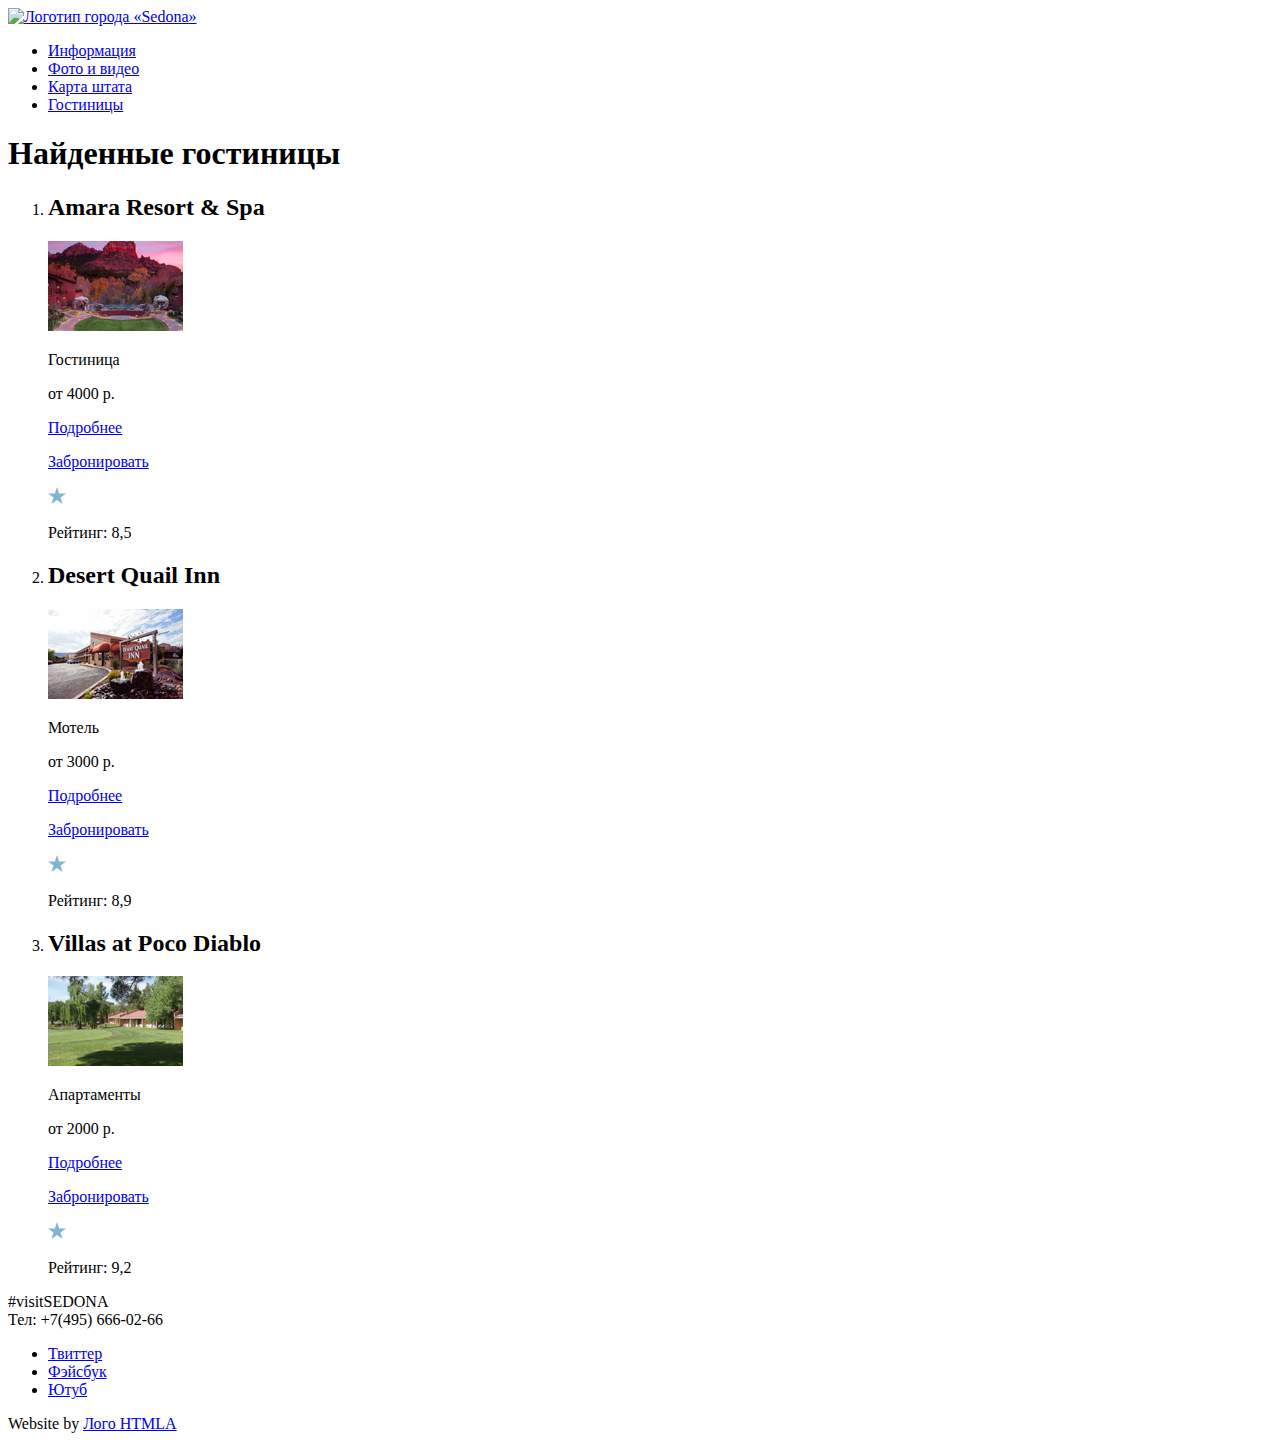
==== catalog.html @ 6e9e079c "графика" ====
<!DOCTYPE html>
<html lang="ru">
  <head>
    <meta charset="utf-8">
    <title>HTML Academy: Седона</title>
  </head>
  <body>
     <header>
        <nav>
          <a href="index.html">
          <img src="img/index-logo.svg" width="140" height="71" alt=
            "Логотип города «Sedona»">
          </a>
          <ul>
            <li><a href="info.html">Информация</a></li>
            <li><a href="foto.html">Фото и видео</a></li>
            <li><a href="map.html">Карта штата</a></li>
            <li><a href="hotels.html">Гостиницы</a></li>
          </ul>
         </nav>
      </header>
      <main>

        <h1>Найденные гостиницы</h1>
         <ol>
           <li>
             <h2>Amara Resort & Spa</h2>
             <img src="img/hotel-picture-1.jpg" width="135" height="90" alt=
              "Изображение отеля">
              <p>Гостиница</p>
              <p>от 4000 р.</p>
              <p><a href="#">Подробнее</a></p>
              <p><a href="#">Забронировать</a></p>
              <p>
                <img src="img/star.svg" width="18" height="17" alt="Звезда"
                <img src="img/star.svg" width="18" height="17" alt="Звезда"
                <img src="img/star.svg" width="18" height="17" alt="Звезда"
                <img src="img/star.svg" width="18" height="17" alt="Звезда"
              </p>
              <p>Рейтинг: 8,5</p>
            </li>
            <li>
              <h2>Desert Quail Inn</h2>
              <img src="img/hotel-picture-2.jpg" width="135" height="90" alt=
               "Изображение отеля">
               <p>Мотель</p>
               <p>от 3000 р.</p>
               <p><a href="#">Подробнее</a></p>
               <p><a href="#">Забронировать</a></p>
               <p>
                 <img src="img/star.svg" width="18" height="17" alt="Звезда"
                 <img src="img/star.svg" width="18" height="17" alt="Звезда"
                 <img src="img/star.svg" width="18" height="17" alt="Звезда"
               </p>
               <p>Рейтинг: 8,9</p>
             </li>
             <li>
               <h2>Villas at Poco Diablo</h2>
               <img src="img/hotel-picture-3.jpg" width="135" height="90" alt=
                "Изображение отеля">
                <p>Апартаменты</p>
                <p>от 2000 р.</p>
                <p><a href="#">Подробнее</a></p>
                <p><a href="#">Забронировать</a></p>
                <p>
                  <img src="img/star.svg" width="18" height="17" alt="Звезда"
                  <img src="img/star.svg" width="18" height="17" alt="Звезда"
                </p>
                <p>Рейтинг: 9,2</p>
              </li>
            </ol>
          </main>
          <footer>
            <p>
              #visitSEDONA<br>
              Тел: +7(495) 666-02-66
            </p>
            <div>
              <ul>
                <li><a href="#">Твиттер</a></li>
                <li><a href="#">Фэйсбук</a></li>
                <li><a href="#">Ютуб</a></li>
              </ul>
            </div>
            <p>
              Website by
              <a href="#">Лого HTMLA</a>
            </p>
          </footer>
      </body>
    </html
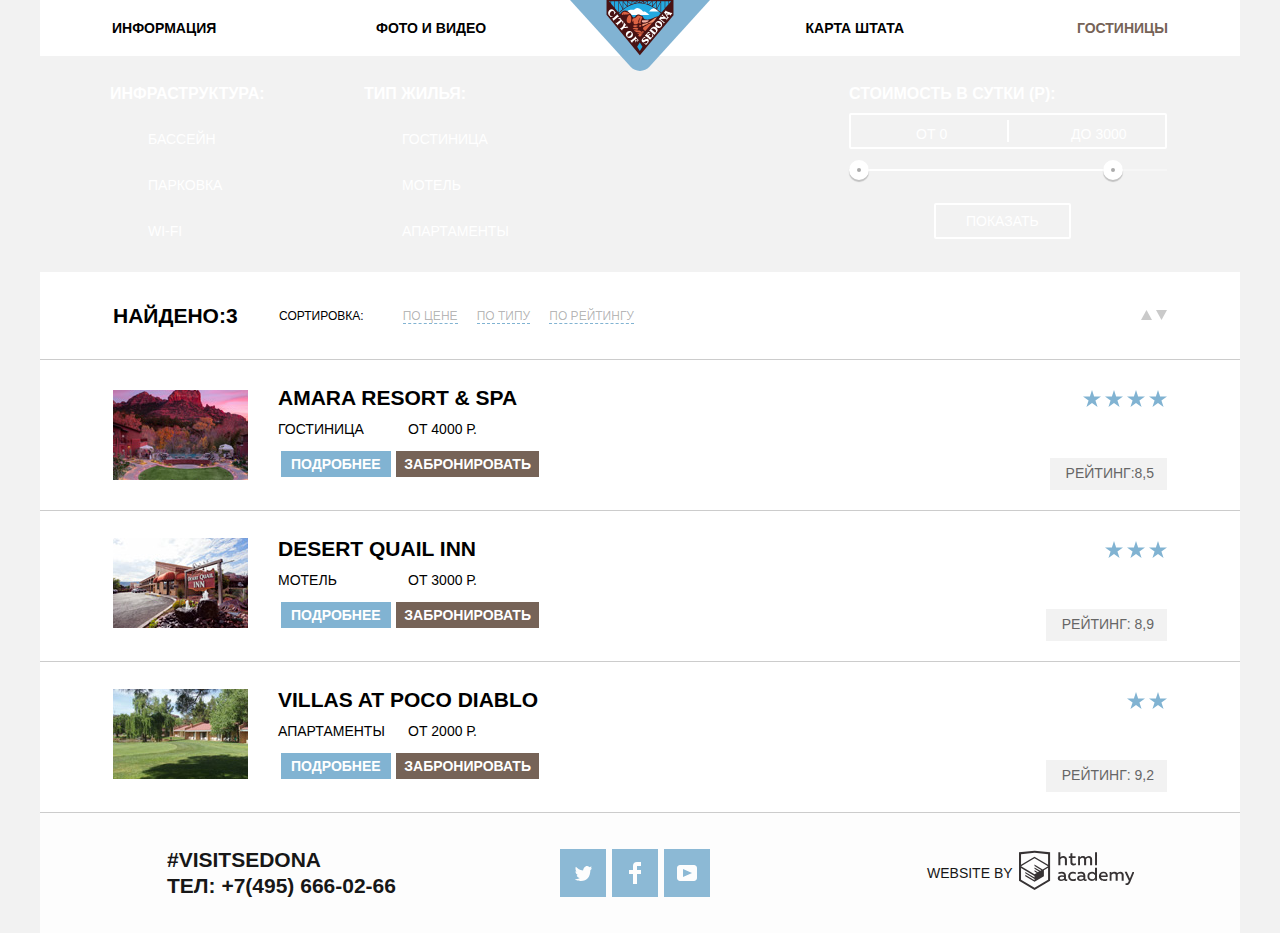
==== commit 21b9a098: "оформление контента" ====
--- a/catalog.html
+++ b/catalog.html
@@ -3,89 +3,258 @@
   <head>
     <meta charset="utf-8">
     <title>HTML Academy: Седона</title>
+    <link href="https://fonts.googleapis.com/css?family=PT+Sans:400,700&display=swap&subset=cyrillic" rel="stylesheet">
+    <link href="css/normalize.css" rel="stylescheet">
+    <link href="css/style.css" rel="stylesheet">
   </head>
   <body>
-     <header>
-        <nav>
-          <a href="index.html">
-          <img src="img/index-logo.svg" width="140" height="71" alt=
-            "Логотип города «Sedona»">
-          </a>
-          <ul>
-            <li><a href="info.html">Информация</a></li>
-            <li><a href="foto.html">Фото и видео</a></li>
-            <li><a href="map.html">Карта штата</a></li>
-            <li><a href="hotels.html">Гостиницы</a></li>
+    <div class="container">
+     <header class="main-header">
+            <a class="main-header-logo" href="index.html">
+              <img src="img/logo.svg" width="140" height="71" alt=
+                "Логотип города Седоны">
+              </a>
+              <nav class="main-navigation">
+          <ul class="site-navigation">
+            <li class="site-navigation-item"><a href="info.html">информация</a></li>
+            <li class="site-navigation-item"><a href="foto.html">фото и видео</a></li>
+            <li class="site-navigation-item"><div class="right"><a href="map.html">карта штата</a></div></li>
+            <li class="site-navigation-item"><div class="right">
+            <a class="site-navigation-current" href="catalog.html">гостиницы</a></div></li>
           </ul>
          </nav>
       </header>
+    </div>
       <main>
-
-        <h1>Найденные гостиницы</h1>
-         <ol>
-           <li>
-             <h2>Amara Resort & Spa</h2>
+          <h1 class="visually-hidden">Гостиницы</h1>
+       <div class="container">
+        <section class="filters">
+          <h2 class="visually-hidden">Фильтр отелей</h2>
+          <form class="filter" method="get" action="https://echo.htmlacademy.ru">
+            <fieldset>
+              <legend>Инфраструктура:</legend>
+              <ul>
+                <li class="filter-option">
+                  <input class="visually-hidden" type="checkbox" name="pool" id="filter-pool" checked>
+                  <label for="filter-pool">Бассейн</label>
+                </li>
+                <li class="filter-option">
+                  <input class="visually-hidden" type="checkbox" name="parking" id="filter-parking">
+                  <label for="filter-parking">Парковка</label>
+                </li>
+                <li class="filter-option">
+                  <input class="visually-hidden" type="checkbox" name="Wi-Fi" id="filter-Wi-Fi">
+                  <label for="filter-Wi-Fi">Wi-Fi</label>
+                </li>
+              </ul>
+          </fieldset>
+          <fieldset>
+            <legend>Тип жилья:</legend>
+            <ul>
+              <li class="filter-option">
+                <input class="visually-hidden" type="checkbox" name="hotel" id="filter-hotel-checked" checked>
+                <label for="filter-hotel-checked">Гостиница</label>
+              </li>
+              <li class="filter-option">
+               <input class="visually-hidden" type="checkbox" name="motel" id="filter-motel" checked>
+               <label for="filter-motel">Мотель</label>
+             </li>
+             <li class="filter-option">
+               <input  class="visually-hidden" type="checkbox" name="apartmens" id="filter-apartmens"
+                 checked>
+               <label for="filter-apartmens">Апартаменты</label>
+             </li>
+           </ul>
+         </fieldset>
+        </form>
+        <div class="filter-range">
+          <div class="filter-range-title">Стоимость в сутки (р):</div>
+          <div class="price-controls">
+            <label class="min-price">от<input type="number" name="min-price"
+              value="0"></label>
+            <label class="max-price">до<input type="number" name="max-price"
+              value="3000"></label>
+          </div>
+          <div class="range-controls">
+            <div class="scale">
+              <div class="bar"></div>
+            </div>
+            <div class="range-toogle range-toogle-min"></div>
+            <div class="range-toogle range-toogle-max"></div>
+          </div>
+          <button class="btn-transparent" type="submit">Показать</button>
+       </div>
+       </section>
+       </div>
+     <div class="container">
+      <section class="hotels">
+        <h2 class="visually-hidden">Результат поиска</h2>
+        <div class="found-result">
+          <p class="found-result-title">Найдено:3</p>
+          <div class="sorting">
+            <p class="sorting-title">Сортировка:</p>
+            <p class="sorting-item">
+              <a href="#">по цене</a></p>
+            <p class="sorting-item">
+              <a href="#">по типу</a></p>
+            <p class="sorting-item">
+              <a href="#">по рейтингу</a></p>
+          </div>
+          <div class="icon-up-down-dir">
+                <svg xmlns="http://www.w3.org/2000/svg" width="11" height="10" viewBox="0 0 11 10">
+                    <path d="M5.5 0L0 10h11z"/>
+                </svg>
+              <svg xmlns="http://www.w3.org/2000/svg" width="11" height="10" viewBox="0 0 11 10">
+                  <path d="M5.5 10L0 0h11"/>
+              </svg>
+          </div>
+        </div>
+         <ol class="offer-list">
+           <li class="hotel-offer">
+             <div class="hotel-image">
              <img src="img/hotel-picture-1.jpg" width="135" height="90" alt=
               "Изображение отеля">
-              <p>Гостиница</p>
-              <p>от 4000 р.</p>
-              <p><a href="#">Подробнее</a></p>
-              <p><a href="#">Забронировать</a></p>
-              <p>
-                <img src="img/star.svg" width="18" height="17" alt="Звезда"
-                <img src="img/star.svg" width="18" height="17" alt="Звезда"
-                <img src="img/star.svg" width="18" height="17" alt="Звезда"
-                <img src="img/star.svg" width="18" height="17" alt="Звезда"
+            </div>
+
+            <div class="hotel-description">
+             <h2><a href="#">amara resort & spa</a></h2>
+              <div class="hotel-price">
+              <p class="hotel-specification">гостиница</p>
+              <p class="hotel-offer-price">от 4000 р.</p>
+             </div>
+             <div class="button-hotel-offer">
+              <p class="button">
+                <a  class="button-information" href="#">подробнее</a>
               </p>
-              <p>Рейтинг: 8,5</p>
+              <p class="button">
+                <a class="button-reservation" href="#">забронировать</a>
+              </p>
+            </div>
+            </div>
+
+            <div class="hotel-rating">
+              <p class="stars">
+                <img src="img/star.svg" width="18" height="17" alt="звезда">
+                <img src="img/star.svg" width="18" height="17" alt="звезда">
+                <img src="img/star.svg" width="18" height="17" alt="звезда">
+                <img src="img/star.svg" width="18" height="17" alt="звезда">
+              </p>
+              <p class="rating">рейтинг:8,5</p>
+            </div>
             </li>
-            <li>
-              <h2>Desert Quail Inn</h2>
+            <li class="hotel-offer">
+              <div class="hotel-offer-image">
               <img src="img/hotel-picture-2.jpg" width="135" height="90" alt=
                "Изображение отеля">
-               <p>Мотель</p>
-               <p>от 3000 р.</p>
-               <p><a href="#">Подробнее</a></p>
-               <p><a href="#">Забронировать</a></p>
-               <p>
-                 <img src="img/star.svg" width="18" height="17" alt="Звезда"
-                 <img src="img/star.svg" width="18" height="17" alt="Звезда"
-                 <img src="img/star.svg" width="18" height="17" alt="Звезда"
-               </p>
-               <p>Рейтинг: 8,9</p>
+             </div>
+             <div class="hotel-description">
+              <h2><a href="">desert quail inn</a></h2>
+              <div class="hotel-price">
+               <p class="hotel-specification">мотель</p>
+               <p class="hotel-offer-price">от 3000 р.</p>
+             </div>
+             <div class="button-hotel-offer">
+               <p class="button">
+                 <a class="button-information" href="#">подробнее</a>
+               </p>
+               <p class="button">
+                 <a  class="button-reservation" href="#">забронировать</a>
+               </p>
+             </div>
+             </div>
+             <div class="hotel-rating">
+               <p class="stars">
+                 <img src="img/star.svg" width="18" height="17" alt="звезда">
+                 <img src="img/star.svg" width="18" height="17" alt="звезда">
+                 <img src="img/star.svg" width="18" height="17" alt="звезда">
+               </p>
+               <p class="rating">рейтинг: 8,9</p>
+             </div>
              </li>
-             <li>
-               <h2>Villas at Poco Diablo</h2>
-               <img src="img/hotel-picture-3.jpg" width="135" height="90" alt=
-                "Изображение отеля">
-                <p>Апартаменты</p>
-                <p>от 2000 р.</p>
-                <p><a href="#">Подробнее</a></p>
-                <p><a href="#">Забронировать</a></p>
-                <p>
-                  <img src="img/star.svg" width="18" height="17" alt="Звезда"
-                  <img src="img/star.svg" width="18" height="17" alt="Звезда"
+             <li class="hotel-offer">
+             <div class="hotel-offer-image">
+                 <img src="img/hotel-picture-3.jpg" width="135" height="90" alt=
+                  "изображение отеля">
+              </div>
+              <div class="hotel-description">
+               <h2> <a href="#">villas at poco diablo</a></h2>
+              <div class="hotel-price">
+                <p class="hotel-specification">апартаменты</p>
+                <p class="hotel-offer-price">от 2000 р.</p>
+              </div>
+              <div class="button-hotel-offer">
+                <p class="button">
+                  <a class="button-information" href="#">подробнее</a>
                 </p>
-                <p>Рейтинг: 9,2</p>
+                <p class="button">
+                  <a class="button-reservation" href="#">забронировать</a>
+                </p>
+              </div>
+              </div>
+              <div class="hotel-rating">
+                <p class="stars">
+                  <img src="img/star.svg" width="18" height="17" alt="звезда">
+                  <img src="img/star.svg" width="18" height="17" alt="звезда">
+                </p>
+                <p class="rating">рейтинг: 9,2</p>
+              </div>
               </li>
             </ol>
+          </section>
+        </div>
           </main>
-          <footer>
-            <p>
-              #visitSEDONA<br>
-              Тел: +7(495) 666-02-66
-            </p>
-            <div>
-              <ul>
-                <li><a href="#">Твиттер</a></li>
-                <li><a href="#">Фэйсбук</a></li>
-                <li><a href="#">Ютуб</a></li>
-              </ul>
-            </div>
-            <p>
-              Website by
-              <a href="#">Лого HTMLA</a>
-            </p>
+          <div class="container">
+          <footer class="main-footer">
+              <div class="main-footer-wrapper">
+               <p class="footer-contacts">
+                #visitSEDONA<br>
+                Тел: +7(495) 666-02-66
+               </p>
+               <div class="footer-social">
+                 <ul>
+                  <li><a class="social-button" href="#"><span class="visually-hidden">Твиттер</span>
+                    <svg xmlns="http://www.w3.org/2000/svg" xmlns:xlink="http://www.w3.org/1999/xlink"
+                       width="17" height="15" viewBox="0 0 17 15">
+
+                        <path fill="#FFF" d="M10.95.144c1.685-.496 2.984.27 3.577 1.179.673-.231 1.331-.481
+                          2.011-.708a2.345 2.345 0 0 1-.857 1.768c.685.17 1.304-.491 1.304-.491-.169 1-1.006
+                           1.788-1.563 2.024-.231 6.75-3.175 11.217-10.077 11.082h-.446c-.41 0-4.164-.46-4.898-1.887
+                            2.271.196 3.893-.422 4.693-1.177-.96-.3-2.679-.477-2.979-2.95.349.106.564.228
+                             1.19.119C1.705 8.247.374 7.53.448 5.33c.285.328 1.067.536 1.34.472C1.085 5.561-.182
+                             2.442.894.85c1.818 1.854 3.735 3.606 7.152 3.773C8.254 2.33 9.183.793 10.95.144z"/>
+                    </svg>
+
+
+                   </a></li>
+                   <li><a class="social-button" href="#"><span class="visually-hidden">Фейсбук</span>
+                     <svg xmlns="http://www.w3.org/2000/svg" width="12" height="22" viewBox="0 0 12
+
+                        22">
+                         <path fill="#FFF" d="M12 4V0H8a4 4 0 0 0-4 4v4H0v4h4v10h4V12h4V8H8V4h4z"/>
+
+                     </svg>
+
+                  </a></li>
+                  <li><a  class="social-button" href="#"><span class="visually-hidden">Ютуб</span>
+                    <svg xmlns="http://www.w3.org/2000/svg" xmlns:xlink="http://www.w3.org/1999/xlink" width="20" height="16" viewBox="0 0 20 16">
+
+                        <path fill="#FFF" d="M17 0H3C1.35 0 0 1.35 0 3v10c0 1.65 1.35 3 3 3h14c1.65 0 3-1.35 3-3V3c0-1.65-1.35-3-3-3zM6.027 11.998V4.002L15.014 8l-8.987 3.998z"/>
+                    </svg>
+
+
+                  </a></li>
+                 </ul>
+               </div>
+              <p class="footer-copyright">
+                <b>Website by</b>
+                  <a class="logo-htmla" href="https://htmlacademy.ru/intensive/htmlcss">
+                    <svg xmlns="http://www.w3.org/2000/svg" data-name="Layer 1" viewBox="0 0 113 39">
+                        <path d="M46.84 28.22a2.07 2.07 0 0 0 .58-.11v1.4a3.41 3.41 0 0 1-1.24.22 1.75 1.75 0 0 1-1.75-1 5.08 5.08 0 0 1-3.3 1.13c-1.59 0-3.06-.87-3.06-2.68 0-2.24 2.08-2.93 3.9-2.93a11.63 11.63 0 0 1 2.28.26v-.31c0-1.09-.8-1.86-2.3-1.86a7.79 7.79 0 0 0-3.15.67v-1.79a10.72 10.72 0 0 1 3.35-.58c2.48 0 4 1.18 4 3.83v3.14a.57.57 0 0 0 .69.61zm-6.76-1.19a1.42 1.42 0 0 0 1.64 1.29 3.56 3.56 0 0 0 2.53-1v-1.51a10.21 10.21 0 0 0-1.9-.22c-1.1.01-2.27.35-2.27 1.45zM53.06 20.62a5.29 5.29 0 0 1 2.7.67v1.79a4.28 4.28 0 0 0-2.42-.73 2.89 2.89 0 1 0 0 5.76 5.26 5.26 0 0 0 2.55-.67v1.8a6.58 6.58 0 0 1-2.9.6 4.42 4.42 0 0 1-4.72-4.54 4.54 4.54 0 0 1 4.79-4.68zM65.84 28.22a2.07 2.07 0 0 0 .58-.11v1.4a3.41 3.41 0 0 1-1.24.22 1.75 1.75 0 0 1-1.75-1 5.08 5.08 0 0 1-3.3 1.13c-1.59 0-3.06-.87-3.06-2.68 0-2.24 2.08-2.93 3.9-2.93a11.63 11.63 0 0 1 2.28.26v-.31c0-1.09-.8-1.86-2.3-1.86a7.79 7.79 0 0 0-3.15.67v-1.79a10.72 10.72 0 0 1 3.35-.58c2.48 0 4 1.18 4 3.83v3.14a.57.57 0 0 0 .69.61zm-6.76-1.19a1.42 1.42 0 0 0 1.64 1.29 3.56 3.56 0 0 0 2.53-1v-1.51a10.21 10.21 0 0 0-1.9-.22c-1.11.01-2.27.35-2.27 1.45zM76.67 16.85v12.76h-1.76v-1.39a4.07 4.07 0 0 1-3.35 1.62 4.62 4.62 0 0 1 0-9.22 4 4 0 0 1 3.15 1.37v-5.14h2zm-4.76 5.48a2.9 2.9 0 0 0 0 5.8 3 3 0 0 0 2.79-1.84v-2.13a3.06 3.06 0 0 0-2.79-1.83zM82.99 20.62c3.48 0 4.68 2.81 4.12 5.34h-6.58c.22 1.57 1.75 2.22 3.35 2.22a6.41 6.41 0 0 0 2.77-.62v1.68a7.5 7.5 0 0 1-3.14.6c-2.68 0-5-1.53-5-4.61a4.39 4.39 0 0 1 4.48-4.61zm.09 1.62a2.39 2.39 0 0 0-2.57 2.26h4.85a2.06 2.06 0 0 0-2.28-2.26zM89.1 29.61v-8.75h1.73v1.09a4 4 0 0 1 2.92-1.33 3 3 0 0 1 2.73 1.4 4.33 4.33 0 0 1 3.06-1.4 3.21 3.21 0 0 1 3.32 3.52v5.47h-2V24.2a1.67 1.67 0 0 0-1.73-1.84 2.94 2.94 0 0 0-2.17 1.18V29.61h-2V24.2a1.67 1.67 0 0 0-1.73-1.84 3.11 3.11 0 0 0-2.32 1.35v5.91h-2zM111.47 20.86h2l-4.1 9.93c-.95 2.28-2.19 3-3.52 3a5 5 0 0 1-1.15-.15v-1.66a3 3 0 0 0 .89.13c.95 0 1.66-.67 2.17-2l.18-.44-4.16-8.82h2.13l3 6.6zM40.66 1.53v5a4 4 0 0 1 2.83-1.2A3.41 3.41 0 0 1 47.1 8.9v5.41h-2V9.15a1.9 1.9 0 0 0-2-2.1 3.08 3.08 0 0 0-2.44 1.46v5.8h-2V1.53h2zM52.43 2.42v3.12h3.17v1.71h-3.17v4c0 1.15.53 1.53 1.66 1.53a4.71 4.71 0 0 0 1.77-.35v1.68a7.14 7.14 0 0 1-2.35.38 2.68 2.68 0 0 1-3-2.88V7.23h-1.6V5.52h1.57V2.88zM58.1 14.29V5.54h1.73v1.09a4 4 0 0 1 2.92-1.33 3 3 0 0 1 2.73 1.4 4.33 4.33 0 0 1 3.06-1.4 3.21 3.21 0 0 1 3.32 3.52v5.47h-2V8.88a1.67 1.67 0 0 0-1.73-1.84 2.94 2.94 0 0 0-2.17 1.18V14.29h-2V8.88a1.67 1.67 0 0 0-1.73-1.84 3.11 3.11 0 0 0-2.32 1.35v5.91h-2zM74.72 1.52h1.95v12.76h-1.95zM15.44.02h-.16L0 1.62v28l15.28 9.09 15.28-9.09v-28zm13.12 28.45l-13.28 7.9L2 28.47V16.99l13.22 7.87v1.43l-9.07-5.4v1.38l9.11 5.47v1.46l-9.1-5.42v1.38l9.11 5.47 9.19-5.5V19.22l4.1-2.45v11.67zm0-13.16l-3.65 2.14-1.68 1-8-4.76v1.38l6.84 4.07h-.06l-.15.09-1 .57-5.64-3.36v1.38l4.45 2.65-1.05.7-3.36-2v1.38l2.21 1.3-2.25 1.35-13.16-7.82 13.17-7.92zm0-1.39L15.21 6.05l-13.2 7.86V3.41l13.28-1.39 13.28 1.39v10.51z"/>
+                    </svg>
+                  </a>
+             </p>
+           </div>
           </footer>
+        </div>
       </body>
-    </html
+    </html>
--- a/css/style.css
+++ b/css/style.css
@@ -0,0 +1,1046 @@
+body {
+  margin: 0;
+  padding: 0;
+
+  font-family: "PT-Sans", Arial, sans-serif;
+  font-size: 14px;
+  line-height: 21px;
+  font-weight: normal;
+  color: #000000;
+  text-transform: uppercase;
+
+  background-color: #f2f2f2;
+}
+
+a {
+  text-decoration: none;
+}
+
+.visually-hidden {
+  display: none;
+}
+.button a{
+  font: inherit;
+  color: #ffffff;
+  text-transform: uppercase;
+  font-weight: bold;
+
+  background-color: #81b3d2;
+}
+
+
+.button .button-search {
+  color: #ffffff;
+  font-size: 21px;
+  line-height: 26px;
+  font-weight: bold;
+  width: 568px;
+  height: 86px;
+  background-color: #766357;
+  border-style: none;
+}
+ .info-search .button{
+  margin-top: 0;
+  margin-bottom: 0;
+
+}
+
+.button .button-find {
+  color: #ffffff;
+  font-size: 21px;
+  line-height: 26px;
+  font-weight: bold;
+  width: 458px;
+  height: 60px;
+  background-color: #81b3d2;
+  border-style: none;
+  margin-bottom: 0;
+  margin-top: 43px;
+}
+
+.button .button-search:hover{
+  background-color: #604e43;
+}
+
+.button .button-search:focus {
+  color: rgba(255,255,255,0.3);
+  background-color: #503e33;
+}
+
+.button .button-find:hover {
+  background-color: #669ec0;
+}
+
+.button .button-find:focus {
+  color: rgba(255,255,255,0.3);
+  background-color: #5496bd;
+}
+
+.button .button-information {
+  background-color: #81b3d2;
+  padding: 5px 10px;
+
+}
+
+.button .button-information:hover {
+  background-color: #669ec0;
+}
+
+.button .button-information:focus {
+  color: rgba(255,255,255,0.3);
+
+  background-color: #5496bd;
+}
+
+.button .button-reservation {
+  font-size: 14px;
+  background-color: #766357;
+  padding: 5px 8px;
+}
+
+.button .button-reservation:hover {
+  background-color: #604e43;
+}
+
+.button .button-reservation:focus {
+  color: rgba(255,255,255,0.3);
+
+  background-color: #503e33;
+}
+.offer-list {
+  display: flex;
+  flex-wrap: wrap;
+  margin: 0;
+  padding: 0;
+  width: 1200px;
+}
+.hotels {
+  background-color: #ffffff;
+}
+.found-result {
+  display: flex;
+  align-items: center;
+  height:87px;
+  padding-left: 73px;
+  padding-right: 73px;
+  border-bottom: 1px solid rgba(0,0,0,0.2);
+}
+
+.found-result div:last-child {
+  margin-left:auto;
+
+}
+.found-result-title {
+  font-size: 21px;
+  line-height: 26px;
+  font-weight: bold;
+  width: 120px;
+  padding-right: 46px;
+}
+.sorting {
+  display: flex;
+  justify-content: space-between;
+  width: 355px;
+}
+.sorting .sorting-title {
+  font-size: 12px;
+  line-height: 18px;
+  padding-right: 20px;
+  margin-top: 16px;
+}
+ .sorting-item a{
+  font-size: 12px;
+  line-height: 18px;
+  color: rgba(0,0,0,0.3);
+  border-bottom: 1px dashed #81b3d2;
+}
+.sorting-item a:active {
+  color: #81b3d2;
+}
+.sorting-item a:hover {
+ color: #81b3d2;
+}
+.sorting-item a:focus {
+  color: #000000;
+}
+.icon-dir {
+  display: flex;
+  justify-content: space-between;
+  width: 34px;
+}
+.icon-up-down-dir svg {
+  fill: #cacaca;
+}
+.icon-up-down-dir svg:hover {
+  fill: #000000;
+  }
+.icon-up-down-dir svg:focus {
+  fill: #81b3d2;
+}
+.icon-up-down-dir svg:active {
+  fill: #81b3d2;
+}
+
+.hotel-offer {
+  display: flex;
+  justify-content: center;
+  margin-left: 0;
+  padding: 30px 73px;
+  width: 1200px;
+  height: 90px;
+  align-items: center;
+  border-bottom: 1px solid rgba(0,0,0,0.2);
+}
+.hotel-offer div:last-child {
+  margin-left: auto;
+}
+.hotel-description {
+  display: flex;
+  flex-direction: column;
+  height: 90px;
+  width: 261px;
+  align-content: center;
+  padding-left: 30px;
+}
+
+.hotel-price {
+  display: flex;
+  width: 260px;
+  height: 90px;
+}
+.hotel-price p {
+  width: 130px;
+}
+
+.hotel-image {
+  padding-top: 6px;
+}
+
+.button-hotel-offer {
+  display: flex;
+  justify-content: space-between;
+  width: 258px;
+  margin-bottom: 5px;
+}
+
+
+.hotel-offer p {
+  margin: 0;
+}
+
+
+ .hotels ol{
+   list-style: none;
+ }
+
+.hotels h2 {
+  font-size: 21px;
+  line-height: 26px;
+  font-weight: bold;
+  text-align: left;
+  padding: 0;
+  margin: 0;
+  padding-bottom: 10px;
+  margin-top: -5px;
+  padding-bottom: 8px;
+}
+h2 a {
+  color:#000000;
+
+}
+
+h2 a:hover {
+  color: #81b3d2;
+}
+
+h2 a:focus {
+  color: rgba(0,0,0,0.3);
+}
+
+.hotel-rating {
+  text-align: right;
+  height: 90px;
+}
+.stars {
+  padding-bottom: 45px;
+}
+
+.rating {
+ margin-top: 40px;
+  color: #666666;
+  font-size:14px;
+  line-height: 21px;
+  background-color: #f2f2f2;
+  padding-top: 5px;
+  padding-bottom: 6px;
+  padding-right: 13px;
+  padding-left: 16px;
+}
+
+.site-navigation {
+  margin: 0;
+  padding: 0;
+  list-style: none;
+}
+
+.site-navigation a {
+  color: #000000;
+  font-weight: bold;
+  line-height: 26px;
+}
+
+.site-navigation a:hover {
+  color: #81b3d2;
+}
+
+.site-navigation a:focus {
+  color: rgba(0,0,0,0.3);
+}
+
+.site-navigation .site-navigation-current {
+  color: #766357;
+}
+
+
+ .title-info {
+  font-size: 30px;
+  font-weight: bold;
+  line-height: 36px;
+  text-align: center;
+}
+
+ .text-info {
+  font-size: 14px;
+  font-weight: normal;
+  line-height: 24px;
+  text-align: center;
+  color: #333333;
+  margin-top: 0;
+  margin-bottom: 44px;
+}
+
+.advantages {
+  display: flex;
+  flex-direction: column;
+  align-items: center;
+
+  background-color: #ffffff;
+  padding: 0;
+}
+.info {
+padding-top:38px;
+
+  padding-bottom: 30px;
+}
+
+.info-introduction {
+  font-size: 21px;
+  font-weight: bold;
+  line-height: 26px;
+  text-align: center;
+  color: #000000;
+
+
+}
+
+.info-advantages {
+  font-size: 14px;
+  font-weight: normal;
+  line-height: 24px;
+  text-align: center;
+  color: #333333;
+  padding-top: 16px;
+
+}
+.advantages-list-item {
+  display: flex;
+  flex-wrap: wrap;
+  margin-top: 30px;
+  padding-left: 0;
+  margin-left: 0;
+  justify-content: center;
+  width: 1200px;
+}
+
+ .advantages ol {
+  margin-top: 0;
+  margin-bottom: 0;
+}
+.advantages-item {
+  display: flex;
+  margin-left: 0;
+  margin-bottom: 0;
+  padding-bottom: 0;
+}
+.description {
+  display: flex;
+  flex-direction: column;
+  align-items: center;
+  width: 400px;
+  height: 256px;
+  background-color: #81b3d2;
+  text-align:center;
+
+}
+
+.description h3{
+  margin: 0;
+}
+.description-white {
+  display: flex;
+  flex-direction: column;
+  align-items: center;
+  text-align: center;
+  width: 400px;
+  height: 256px;
+  background-color: #eeeeee;
+}
+
+.numeration {
+  padding-top: 25px;
+  padding-bottom: 10px;
+  color: #ffffff;
+}
+.description-white .numeration {
+  color: #000000;
+}
+
+h3 {
+  font-size: 21px;
+  line-height: 21px;
+  font-weight: bold;
+  padding-top: 46px;
+  color: #ffffff;
+}
+
+.description-white h3 {
+  color: #000000;
+  margin: 0;
+}
+
+ h4 {
+  font-size: 21px;
+  line-height: 21px;
+  font-weight: bold;
+  color: #000000;
+}
+.description p {
+  color: #ffffff;
+  padding-bottom:
+}
+
+.description-white p {
+  color: #000000;
+}
+
+.advantages-item ul {
+  list-style: none;
+}
+
+.services{
+  display: flex;
+  flex-wrap: wrap;
+  justify-content: space-around;
+  height: 335px;
+  width: 1200px;
+  padding-left: 0;
+  margin-left: 0;
+}
+
+.service-item {
+  width: 400px;
+  display: flex;
+  flex-direction: column;
+  align-items: center;
+  text-align: center;
+}
+
+.services .service-item {
+  padding-top: 60px;
+}
+
+.service-item p {
+  margin-bottom: 0;
+  margin-top:0;
+}
+
+.container {
+    width: 1200px;
+    margin: 0 auto;
+    padding-left: 40px;
+    padding-right: 40px;
+}
+
+.main-header {
+  position: relative;
+  z-index: 10;
+}
+
+
+.main-header-logo {
+    position: absolute;
+    top: 0;
+    left: 50%;
+    transform: translateX(-50%);
+    width: 140px;
+    height: 71px;
+}
+
+.main-navigation {
+  display: flex;
+  width: 1200px;
+  justify-content: center;
+  background-color: #ffffff;
+}
+
+
+
+.site-navigation{
+    display: flex;
+    flex-wrap: wrap;
+    flex-direction: row;
+    justify-content: space-around;
+    align-items: center;
+    min-height: 56px;
+    width: 1056px;
+
+    background-color: #ffffff;
+}
+
+.site-navigation-item {
+  text-align: left;
+  width: 264px;
+}
+
+ .site-navigation-item .right {
+ text-align: right;
+}
+
+.welcome {
+  display: flex;
+  flex-direction: column;
+  align-items: center;
+  background-image: url(../img/background-photo.jpg);
+  width: 100%;
+  height: 508px;
+  position: relative;
+  background-position: 0 -85px;
+  background-repeat: no-repeat;
+}
+ .welcome::after {
+   content: "";
+   position: absolute;
+   width: 1203px;
+   height: 59px;
+   background: url(../img/polygon.png) no-repeat top left;
+   left: 50%;
+   transform: translateX(-50%);
+   bottom: center;
+   margin-top: 451px;
+  }
+
+.welcome-photo{
+  padding-top: 76px;
+}
+
+.search {
+  margin-bottom: 0;
+  padding-top: 0;
+  background-color: #ffffff;
+  position: relative;
+   height: 293px;
+}
+.info-search {
+  display: flex;
+  flex-direction: column;
+  align-items: center;
+  align-content: space-between;
+  padding-top: 50px;
+  margin-bottom: 0;
+  padding-bottom: 0;
+  height: 243px;
+}
+
+.title-info {
+  margin-top: 0;
+}
+
+.reservation {
+  position: absolute;
+  top: 100%;
+  left: 50%;
+  transform: translateX(-50%);
+  background-color: #ffffff;
+  width: 568px;
+  height: 395px;
+  box-shadow: 0px 7px 15px 0 rgba(0, 1, 1, 0.15);
+}
+.reservation-form {
+  display:flex;
+  flex-wrap: wrap;
+  justify-content: space-between;
+  padding: 55px;
+
+}
+.search-form p {
+  margin-top: 0;
+}
+.reservation-item {
+  position: relative;
+  width: 458px;
+  display: flex;
+  justify-content: space-between;
+}
+
+.reservation-item img {
+  position: absolute;
+  top: 9px;
+  left: 430px;
+  fill: rgba(0,0,0,0,3);
+}
+
+ .reservation-item-adults{
+   display: flex;
+  width:234px;
+  height: 38px;
+  position:relative;
+  padding-top: 5px;
+}
+.reservation-item-children {
+  display: flex;
+  width:180px;
+  height: 38px;
+  padding-top: 5px;
+}
+
+.reservation-item label {
+  display: block;
+  width: 112px;
+  height: 38px;
+  padding-top: 12px;
+  text-align: left;
+
+  font: inherit;
+  font-weight: bold;
+}
+
+.reservation-item input {
+  box-sizing: border-box;
+  width: 346px;
+  height: 38px;
+  padding-left: 12px;
+  border: none;
+  background-color: #f2f2f2;
+  font: inherit;
+  font-weight: bold;
+  font-size:14px;
+  color: #000000;
+}
+
+.reservation-item-adults label {
+  display:block;
+  width:112px;
+  height: 38px;
+  padding-top: 12px;
+  text-align: left;
+  font: inherit;
+  font-weight: bold;
+}
+.reservation-item-children label {
+  display:block;
+  width:112px;
+  height: 38px;
+  padding-top: 12px;
+  text-align: left;
+  font: inherit;
+  font-weight: bold;
+
+}
+.reservation-item-adults input {
+box-sizing: border-box;
+width: 118px;
+height: 38px;
+padding-left: 52px;
+margin-bottom: 25px;
+border: none;
+background-color: #f2f2f2;
+font: inherit;
+font-size: 14px;
+font-weight: bold;
+}
+
+.reservation-item-children input {
+  box-sizing: border-box;
+  width: 118px;
+  height: 38px;
+  padding-left: 52px;
+  margin-bottom: 25px;
+  border: none;
+  background-color: #f2f2f2;
+  font: inherit;
+  font-size: 14px;
+  font-weight: bold;
+
+}
+
+.reservation-item-adults .less {
+  position: absolute;
+  top: 12px;
+  left: 136px;
+  font-size: 21px;
+  font-weight: normal;
+  color: rgba(0,0,0,0.3);
+}
+
+.reservation-item-adults .more {
+  position:absolute;
+  top: 12px;
+  left: 195px;
+  font-size: 21px;
+  font-weight: normal;
+  color: rgba(0,0,0,0.3);
+}
+
+.reservation-item-adults .less:hover {
+  color: #000000;
+}
+
+.reservation-item-adults .less:focus {
+  color: #81b3d2;
+}
+
+.reservation-item-adults .more:hover {
+  color: #000000;
+}
+.reservation-item-adults .more:focus {
+  color: #81b3d2;
+}
+
+.reservation-item-children {
+  display:flex;
+  position:relative;
+}
+.reservation-item-children .less {
+ position:absolute;
+top: 12px;
+left: 85px;
+font-size: 21px;
+font-weight: normal;
+color: rgba(0,0,0,0.3);
+}
+
+.reservation-item-children .more {
+position: absolute;
+top: 12px;
+left: 150px;
+font-size: 21px;
+font-weight: normal;
+color: rgba(0,0,0,0.3);
+}
+
+.reservation-item-children .more:hover {
+  color: #000000;
+}
+.reservation-children .more:focus {
+  color: #81b3d2;
+}
+.reservation-item-children .less:hover {
+  color: #000000;
+}
+
+.reservation-item-children .less:focus {
+  color: #81b3d2;
+}
+.reservation-item-children input:hover {
+  background-color: #ebebeb;
+}
+.reservation-item-children input:focus {
+  background-color: #ffffff;
+  border: transparent;
+}
+
+.reservation-item input:hover {
+background-color: #ebebeb;
+}
+
+.reservation-item input:focus {
+  background-color: #ffffff;
+  border: transparent;
+}
+
+.reservation-item-adults input:hover {
+  background-color: #ebebeb;
+  border-color: #ffffff;
+}
+.reservation-item-adults input:focus {
+  background-color: #ffffff;
+  border-color: #e5e5e5;
+}
+
+.map {
+ display: flex;
+ justify-content: center;
+ height: 476px;
+
+}
+
+.filters {
+  display: flex;
+  justify-content: space-between;
+  background-image: url(../img/filter-background.jpg);
+  width: 100%;
+  height: 216px;
+  background-position: 0 -294px;
+  background-repeat: no-repeat;
+}
+
+.filter {
+  display: flex;
+  padding-left: 68px;
+  padding-top: 27px;
+}
+
+.filter fieldset {
+  border: none;
+  width: 254px;
+  margin: 0;
+  padding: 0;
+}
+
+.filter legend {
+  color: #ffffff;
+  font-size: 16px;
+  line-height: 21px;
+  font-weight: bold;
+}
+
+.filter ul {
+  list-style: none;
+  line-height: 21px;
+  color: #ffffff;
+}
+.filter-option {
+  margin-bottom:25px;
+  margin-top: 25px;
+}
+
+.filter-option label {
+  position: relative;
+}
+.filter-option label::before {
+  content:"";
+  position: absolute;
+  width: 27px;
+  height: 33px;
+  background-image: url(../img/checkbox-off.svg);
+  background-repeat: no-repeat;
+  background-position: top;
+  left: -40px;
+  fill: #ffffff;
+}
+
+.filter-range {
+  width: 318px;
+  color: #ffffff;
+  padding-right: 73px;
+  padding-top: 27px;
+}
+.filter-range-title{
+  margin-bottom: 9px;
+  font-weight: bold;
+  font-size: 16px;
+  line-height: 21px;
+}
+.price-controls {
+  position: relative;
+  height: 32px;
+  margin-bottom: 20px;
+  font-size: 0;
+
+  border: 2px solid #ffffff;
+  border-radius: 2px;
+}
+
+.price-controls::after {
+  content: "";
+  position: absolute;
+  top: 50%;
+  left: 50%;
+  width: 2px;
+  height: 22px;
+  background: #ffffff;
+  transform: translate(-50%, -50%);
+}
+.range-controls {
+  position: relative;
+  margin-bottom: 32px;
+}
+.range-controls .scale {
+  height: 2px;
+  background: rgba(255,255,255,0.3);
+}
+.range-controls .bar {
+  width: 80%;
+  height: 2px;
+  background: #ffffff;
+}
+.range-toogle {
+  position: absolute;
+  top: -9px;
+  width: 4px;
+  height: 4px;
+  background: #ababab;
+  border: 8px solid #ffffff;
+  border-radius: 50%;
+  box-shadow: 0 2px 1px 0 rgba(0,1,1,0.2);
+  cursor: pointer;
+}
+.range-toogle:hover {
+  background: #1c4f80;
+}
+.range-toogle-min {
+  left: 0:
+}
+.range-toogle-max {
+  left:80%;
+}
+
+.price-controls label {
+  display: inline-block;
+  font-size: 14px;
+  line-height: 38px;
+  vertical-align: top;
+  cursor: pointer;
+}
+.price-controls .min-price,
+.price-controls .max-price {
+  width: 90px;
+  padding-left: 65px;
+}
+.price-controls input {
+  width: 50px;
+  margin: 0;
+  padding: 0;
+  margin-left: 4px;
+  color: inherit;
+  font: inherit;
+  background: none;
+  border: none;
+}
+.btn-transparent {
+  display: block;
+  margin-left: 85px;
+  margin-top: 32px;
+  padding: 6px 30px;
+  font-size: 14px;
+  line-height: 20px;
+  color: #ffffff;
+  text-transform: uppercase;
+  background: transparent;
+  border: 2px solid #ffffff;
+  border-radius: 2px;
+  cursor: pointer;
+}
+.btn-transparent:hover {
+  color: #000000;
+  background: #ffffff;
+}
+
+.footer-contacts {
+  font-size: 21px;
+  font-weight: bold;
+  line-height: 26px;
+  width: 230px;
+  margin-right: 163px;
+  }
+
+.footer-copyright {
+  display: flex;
+  align-items: center;
+  width: 215px;
+  margin-left: auto;
+}
+
+.footer-copyright b {
+  font-size: 14px;
+  font-weight: normal;
+}
+
+.logo-htmla svg{
+  width: 115px;
+  height: 41px;
+  padding-left: 6px;
+  fill: #231f20;
+}
+
+.logo-htmla svg:hover {
+  fill: #81b3d2;
+}
+
+.logo-htmla svg:focus {
+  fill: #bdbbbc;
+}
+.footer-social{
+  width: 150px;
+  display: flex;
+  justify-content: center;
+}
+
+.footer-social ul {
+  display: flex;
+  width: 150px;
+  flex-wrap: wrap;
+  justify-content: space-between;
+  margin: 0;
+  margin: 0;
+  padding: 0;
+  list-style: none;
+}
+
+.social-button {
+  display: flex;
+  align-items: center;
+  justify-content: center;
+  width: 46px;
+  height: 48px;
+  background-color: #81b3d2;
+}
+
+.social-button:active {
+  background-color: #81b3d2;
+}
+
+.social-button:hover {
+  background-color: #669ec0;
+}
+
+.social-button:focus {
+  background-color: #5496bd;
+}
+
+.social-button:active path {
+  fill: #ffffff;
+}
+
+.social-button:hover path {
+  fill: #ffffff;
+}
+
+.social-button:focus path {
+  opacity: 0.3;
+}
+
+.main-footer {
+  background-color: #ffffff;
+  opacity: 0.9;
+  margin-top: 0;
+}
+
+.main-footer-wrapper {
+  display: flex;
+  align-items: center;
+  height: 120px;
+  justify-content: center;
+  width: 975px;
+  margin-left: 127px;
+}
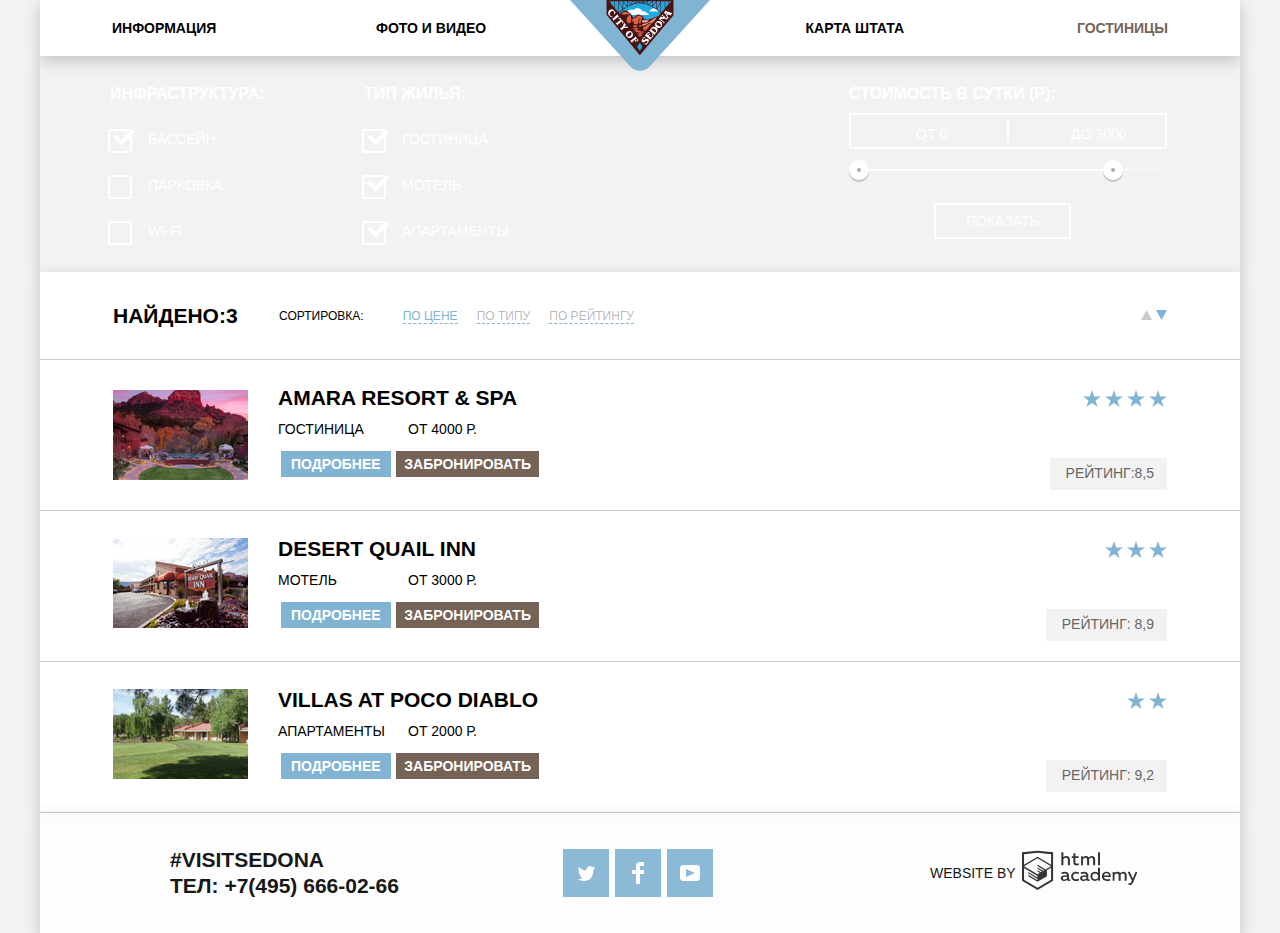
==== commit bd529a12: "декоративные элементы" ====
--- a/catalog.html
+++ b/catalog.html
@@ -35,15 +35,15 @@
               <legend>Инфраструктура:</legend>
               <ul>
                 <li class="filter-option">
-                  <input class="visually-hidden" type="checkbox" name="pool" id="filter-pool" checked>
+                  <input class="visually-hidden filter-input-checkbox" type="checkbox" name="pool" id="filter-pool" checked>
                   <label for="filter-pool">Бассейн</label>
                 </li>
                 <li class="filter-option">
-                  <input class="visually-hidden" type="checkbox" name="parking" id="filter-parking">
+                  <input class="visually-hidden filter-input-checkbox" type="checkbox" name="parking" id="filter-parking">
                   <label for="filter-parking">Парковка</label>
                 </li>
                 <li class="filter-option">
-                  <input class="visually-hidden" type="checkbox" name="Wi-Fi" id="filter-Wi-Fi">
+                  <input class="visually-hidden filter-input-checkbox" type="checkbox" name="Wi-Fi" id="filter-Wi-Fi">
                   <label for="filter-Wi-Fi">Wi-Fi</label>
                 </li>
               </ul>
@@ -52,15 +52,16 @@
             <legend>Тип жилья:</legend>
             <ul>
               <li class="filter-option">
-                <input class="visually-hidden" type="checkbox" name="hotel" id="filter-hotel-checked" checked>
-                <label for="filter-hotel-checked">Гостиница</label>
+                <input class="visually-hidden filter-input-checkbox" type="checkbox" name="hotel"
+                id="filter-hotel" checked>
+                <label for="filter-hotel">Гостиница</label>
               </li>
               <li class="filter-option">
-               <input class="visually-hidden" type="checkbox" name="motel" id="filter-motel" checked>
+               <input class="visually-hidden filter-input-checkbox" type="checkbox" name="motel" id="filter-motel" checked>
                <label for="filter-motel">Мотель</label>
              </li>
              <li class="filter-option">
-               <input  class="visually-hidden" type="checkbox" name="apartmens" id="filter-apartmens"
+               <input  class="visually-hidden filter-input-checkbox" type="checkbox" name="apartmens" id="filter-apartmens"
                  checked>
                <label for="filter-apartmens">Апартаменты</label>
              </li>
@@ -94,7 +95,7 @@
           <div class="sorting">
             <p class="sorting-title">Сортировка:</p>
             <p class="sorting-item">
-              <a href="#">по цене</a></p>
+              <a class="sorting-item-current" href="#">по цене</a></p>
             <p class="sorting-item">
               <a href="#">по типу</a></p>
             <p class="sorting-item">
@@ -104,7 +105,7 @@
                 <svg xmlns="http://www.w3.org/2000/svg" width="11" height="10" viewBox="0 0 11 10">
                     <path d="M5.5 0L0 10h11z"/>
                 </svg>
-              <svg xmlns="http://www.w3.org/2000/svg" width="11" height="10" viewBox="0 0 11 10">
+              <svg  class="current" xmlns="http://www.w3.org/2000/svg" width="11" height="10" viewBox="0 0 11 10">
                   <path d="M5.5 10L0 0h11"/>
               </svg>
           </div>
--- a/css/style.css
+++ b/css/style.css
@@ -17,7 +17,11 @@
 }
 
 .visually-hidden {
-  display: none;
+  display:none;
+}
+
+.filter-option .visually-hidden {
+  margin-left: -10000;
 }
 .button a{
   font: inherit;
@@ -154,14 +158,15 @@
   color: rgba(0,0,0,0.3);
   border-bottom: 1px dashed #81b3d2;
 }
-.sorting-item a:active {
-  color: #81b3d2;
-}
 .sorting-item a:hover {
  color: #81b3d2;
 }
+
 .sorting-item a:focus {
   color: #000000;
+}
+.sorting-item .sorting-item-current {
+  color: #81b3d2;
 }
 .icon-dir {
   display: flex;
@@ -173,6 +178,9 @@
 }
 .icon-up-down-dir svg:hover {
   fill: #000000;
+  }
+  .icon-up-down-dir .current {
+    fill:#81b3d2
   }
 .icon-up-down-dir svg:focus {
   fill: #81b3d2;
@@ -467,8 +475,7 @@
 .container {
     width: 1200px;
     margin: 0 auto;
-    padding-left: 40px;
-    padding-right: 40px;
+    box-shadow: 0px 5px 15px 0 rgba(0,1,1,0.2);
 }
 
 .main-header {
@@ -592,11 +599,17 @@
   justify-content: space-between;
 }
 
-.reservation-item img {
+ .reservation-item svg{
   position: absolute;
   top: 9px;
   left: 430px;
-  fill: rgba(0,0,0,0,3);
+  fill: rgba(0,0,0,0.3);
+}
+.calendar:hover svg {
+  fill: #000000;
+}
+.calendar:focus svg {
+  fill: #81b3d2;
 }
 
  .reservation-item-adults{
@@ -765,7 +778,8 @@
 
 .reservation-item input:focus {
   background-color: #ffffff;
-  border: transparent;
+  border-color:#ebebeb;
+  color:#000000;
 }
 
 .reservation-item-adults input:hover {
@@ -778,9 +792,10 @@
 }
 
 .map {
- display: flex;
- justify-content: center;
  height: 476px;
+}
+.map p {
+  margin:0;
 
 }
 
@@ -827,17 +842,33 @@
 .filter-option label {
   position: relative;
 }
-.filter-option label::before {
+.filter-input-checkbox + label::before {
   content:"";
   position: absolute;
-  width: 27px;
-  height: 33px;
-  background-image: url(../img/checkbox-off.svg);
-  background-repeat: no-repeat;
+  width: 20px;
+  height: 20px;
   background-position: top;
   left: -40px;
-  fill: #ffffff;
-}
+  border: 2px solid #ffffff;
+  border-radius: 3px;
+}
+.filter-input-checkbox:checked + label::after {
+  content:"";
+  position: absolute;
+  width: 8px;
+  height: 15px;
+  border:4px solid #ffffff;
+  transform: rotate(45deg);
+  border-top: none;
+  border-left: none;
+  top: -6px;
+  left: -30px;
+}
+.filter-input-checkbox:disabled {
+  color: #bababa;
+}
+
+
 
 .filter-range {
   width: 318px;
@@ -896,7 +927,7 @@
   cursor: pointer;
 }
 .range-toogle:hover {
-  background: #1c4f80;
+  border: 10px solid #ffffff;
 }
 .range-toogle-min {
   left: 0:
@@ -953,6 +984,14 @@
   width: 230px;
   margin-right: 163px;
   }
+.footer-contacts p {
+  margin: 0;
+  margin-bottom: 5px;
+}
+
+.footer-contacts a {
+  color: #000000;
+}
 
 .footer-copyright {
   display: flex;
@@ -973,12 +1012,16 @@
   fill: #231f20;
 }
 
-.logo-htmla svg:hover {
+.logo-htmla:hover svg {
   fill: #81b3d2;
 }
 
-.logo-htmla svg:focus {
+.logo-htmla:focus svg {
   fill: #bdbbbc;
+}
+
+.logo-htmla:focus {
+  outline: none;
 }
 .footer-social{
   width: 150px;
@@ -1042,5 +1085,5 @@
   height: 120px;
   justify-content: center;
   width: 975px;
-  margin-left: 127px;
-}
+  margin-left: 130px;
+}
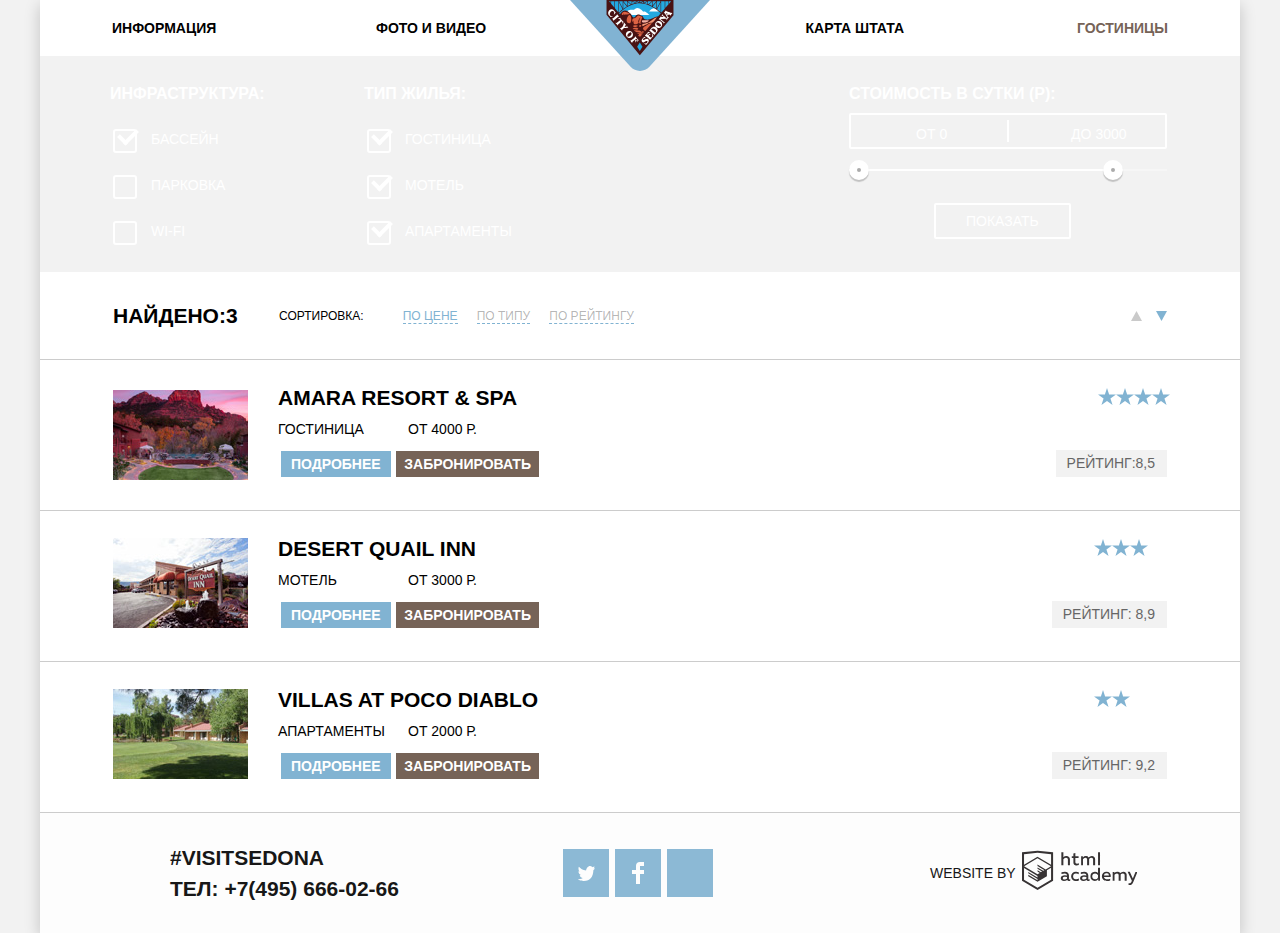
==== commit b041d99f: "оформление контента" ====
--- a/catalog.html
+++ b/catalog.html
@@ -18,16 +18,13 @@
           <ul class="site-navigation">
             <li class="site-navigation-item"><a href="info.html">информация</a></li>
             <li class="site-navigation-item"><a href="foto.html">фото и видео</a></li>
-            <li class="site-navigation-item"><div class="right"><a href="map.html">карта штата</a></div></li>
-            <li class="site-navigation-item"><div class="right">
-            <a class="site-navigation-current" href="catalog.html">гостиницы</a></div></li>
+            <li class="site-navigation-item--right"><a href="map.html">карта штата</a></li>
+            <li class="site-navigation-item--right"><a class="site-navigation-current" href="catalog.html">гостиницы</a></li>
           </ul>
          </nav>
       </header>
-    </div>
       <main>
           <h1 class="visually-hidden">Гостиницы</h1>
-       <div class="container">
         <section class="filters">
           <h2 class="visually-hidden">Фильтр отелей</h2>
           <form class="filter" method="get" action="https://echo.htmlacademy.ru">
@@ -86,8 +83,6 @@
           <button class="btn-transparent" type="submit">Показать</button>
        </div>
        </section>
-       </div>
-     <div class="container">
       <section class="hotels">
         <h2 class="visually-hidden">Результат поиска</h2>
         <div class="found-result">
@@ -132,15 +127,8 @@
               </p>
             </div>
             </div>
-
             <div class="hotel-rating">
-              <p class="stars">
-                <img src="img/star.svg" width="18" height="17" alt="звезда">
-                <img src="img/star.svg" width="18" height="17" alt="звезда">
-                <img src="img/star.svg" width="18" height="17" alt="звезда">
-                <img src="img/star.svg" width="18" height="17" alt="звезда">
-              </p>
-              <p class="rating">рейтинг:8,5</p>
+              <p class="stars-rate-four"><span>рейтинг:8,5</span></p>
             </div>
             </li>
             <li class="hotel-offer">
@@ -164,12 +152,7 @@
              </div>
              </div>
              <div class="hotel-rating">
-               <p class="stars">
-                 <img src="img/star.svg" width="18" height="17" alt="звезда">
-                 <img src="img/star.svg" width="18" height="17" alt="звезда">
-                 <img src="img/star.svg" width="18" height="17" alt="звезда">
-               </p>
-               <p class="rating">рейтинг: 8,9</p>
+               <p class="stars-rate-three"><span>рейтинг: 8,9</span></p>
              </div>
              </li>
              <li class="hotel-offer">
@@ -193,57 +176,26 @@
               </div>
               </div>
               <div class="hotel-rating">
-                <p class="stars">
-                  <img src="img/star.svg" width="18" height="17" alt="звезда">
-                  <img src="img/star.svg" width="18" height="17" alt="звезда">
-                </p>
-                <p class="rating">рейтинг: 9,2</p>
+                <p class="stars-rate-two"><span>рейтинг: 9,2</span>
               </div>
               </li>
             </ol>
           </section>
-        </div>
           </main>
-          <div class="container">
           <footer class="main-footer">
               <div class="main-footer-wrapper">
-               <p class="footer-contacts">
-                #visitSEDONA<br>
-                Тел: +7(495) 666-02-66
-               </p>
+               <div class="footer-contacts">
+               <p>#visitSEDONA</p>
+                <a href="тел:+74956660266">Тел: +7(495) 666-02-66</a>
+              </div>
                <div class="footer-social">
                  <ul>
-                  <li><a class="social-button" href="#"><span class="visually-hidden">Твиттер</span>
-                    <svg xmlns="http://www.w3.org/2000/svg" xmlns:xlink="http://www.w3.org/1999/xlink"
-                       width="17" height="15" viewBox="0 0 17 15">
-
-                        <path fill="#FFF" d="M10.95.144c1.685-.496 2.984.27 3.577 1.179.673-.231 1.331-.481
-                          2.011-.708a2.345 2.345 0 0 1-.857 1.768c.685.17 1.304-.491 1.304-.491-.169 1-1.006
-                           1.788-1.563 2.024-.231 6.75-3.175 11.217-10.077 11.082h-.446c-.41 0-4.164-.46-4.898-1.887
-                            2.271.196 3.893-.422 4.693-1.177-.96-.3-2.679-.477-2.979-2.95.349.106.564.228
-                             1.19.119C1.705 8.247.374 7.53.448 5.33c.285.328 1.067.536 1.34.472C1.085 5.561-.182
-                             2.442.894.85c1.818 1.854 3.735 3.606 7.152 3.773C8.254 2.33 9.183.793 10.95.144z"/>
-                    </svg>
-
-
+                  <li><a class="social-button social-button-twitter" href="#"><span>Twitter</span>
                    </a></li>
-                   <li><a class="social-button" href="#"><span class="visually-hidden">Фейсбук</span>
-                     <svg xmlns="http://www.w3.org/2000/svg" width="12" height="22" viewBox="0 0 12
-
-                        22">
-                         <path fill="#FFF" d="M12 4V0H8a4 4 0 0 0-4 4v4H0v4h4v10h4V12h4V8H8V4h4z"/>
-
-                     </svg>
-
+                   <li><a class="social-button social-button-facebook" href="#"><span>Facebook</span>
                   </a></li>
-                  <li><a  class="social-button" href="#"><span class="visually-hidden">Ютуб</span>
-                    <svg xmlns="http://www.w3.org/2000/svg" xmlns:xlink="http://www.w3.org/1999/xlink" width="20" height="16" viewBox="0 0 20 16">
-
-                        <path fill="#FFF" d="M17 0H3C1.35 0 0 1.35 0 3v10c0 1.65 1.35 3 3 3h14c1.65 0 3-1.35 3-3V3c0-1.65-1.35-3-3-3zM6.027 11.998V4.002L15.014 8l-8.987 3.998z"/>
-                    </svg>
-
-
-                  </a></li>
+                  <li><a  class="social-button social-button-youtube" href="#"><span>Youtube</span>
+                </a></li>
                  </ul>
                </div>
               <p class="footer-copyright">
--- a/css/style.css
+++ b/css/style.css
@@ -17,12 +17,19 @@
 }
 
 .visually-hidden {
-  display:none;
-}
-
-.filter-option .visually-hidden {
-  margin-left: -10000;
-}
+  position:absolute;
+  clip: rect(0 0 0 0);
+  width: 1px;
+  height: 1px;
+  margin:-1px;
+  border: 0;
+  padding: 0;
+  white-space:nowrap;
+  clip-path: inset(100%);
+  overflow: hidden;
+}
+
+
 .button a{
   font: inherit;
   color: #ffffff;
@@ -168,10 +175,10 @@
 .sorting-item .sorting-item-current {
   color: #81b3d2;
 }
-.icon-dir {
+.icon-up-down-dir {
   display: flex;
   justify-content: space-between;
-  width: 34px;
+  width: 36px;
 }
 .icon-up-down-dir svg {
   fill: #cacaca;
@@ -273,16 +280,47 @@
   padding-bottom: 45px;
 }
 
-.rating {
- margin-top: 40px;
+.hotel-rating p {
+ margin-top: 60px;
   color: #666666;
   font-size:14px;
   line-height: 21px;
   background-color: #f2f2f2;
-  padding-top: 5px;
-  padding-bottom: 6px;
-  padding-right: 13px;
-  padding-left: 16px;
+  padding-top: 3px;
+  padding-bottom: 3px;
+  padding-right: 12px;
+  padding-left: 11px;
+  position: relative;
+}
+.hotel-rating .stars-rate-four::before {
+  content:"";
+  position:absolute;
+  background-image: url(../img/star.svg);
+  width: 72px;
+  height:17px;
+   top: -62px;
+   left:42px;
+  background-repeat: repeat-x;
+}
+.hotel-rating .stars-rate-three::before {
+  content:"";
+  position: absolute;
+  background: url(../img/star.svg);
+  width: 54px;
+  height:17px;
+  top: -62px;
+  left:42px;
+  background-repeat: repeat-x;
+}
+.hotel-rating .stars-rate-two::before{
+  content:"";
+  position: absolute;
+  background-image: url(../img/star.svg);
+  width: 36px;
+  height:17px;
+   top: -62px;
+   left:42px;
+  background-repeat: repeat-x;
 }
 
 .site-navigation {
@@ -337,8 +375,7 @@
 }
 .info {
 padding-top:38px;
-
-  padding-bottom: 30px;
+padding-bottom: 30px;
 }
 
 .info-introduction {
@@ -347,10 +384,7 @@
   line-height: 26px;
   text-align: center;
   color: #000000;
-
-
-}
-
+}
 .info-advantages {
   font-size: 14px;
   font-weight: normal;
@@ -394,7 +428,7 @@
 .description h3{
   margin: 0;
 }
-.description-white {
+.advantages-item-white {
   display: flex;
   flex-direction: column;
   align-items: center;
@@ -409,7 +443,7 @@
   padding-bottom: 10px;
   color: #ffffff;
 }
-.description-white .numeration {
+.advantages-item-white .numeration {
   color: #000000;
 }
 
@@ -421,7 +455,7 @@
   color: #ffffff;
 }
 
-.description-white h3 {
+.advantages-item-white h3 {
   color: #000000;
   margin: 0;
 }
@@ -455,22 +489,72 @@
   margin-left: 0;
 }
 
-.service-item {
+.service-item-housing {
   width: 400px;
   display: flex;
   flex-direction: column;
   align-items: center;
   text-align: center;
-}
-
-.services .service-item {
   padding-top: 60px;
-}
-
-.service-item p {
+  position:relative;
+}
+.service-item-housing::after{
+  content:"";
+  position: absolute;
+  background: url(../img/icon-1.svg) no-repeat top;
+  width: 75px;
+  height: 72px;
+  left: 50%;
+  transform: translateX(-50%);
+}
+
+.service-item-food {
+  width: 400px;
+  display: flex;
+  flex-direction: column;
+  align-items: center;
+  text-align: center;
+  padding-top: 60px;
+  position:relative;
+}
+.service-item-food::after{
+  content:"";
+  position: absolute;
+  background: url(../img/icon-3.svg) no-repeat top;
+  width: 74px;
+  height: 70px;
+  left: 50%;
+  transform: translateX(-50%);
+}
+.service-item-souveniers {
+  width: 400px;
+  display: flex;
+  flex-direction: column;
+  align-items: center;
+  text-align: center;
+  padding-top: 60px;
+  position:relative;
+
+}
+.service-item-souveniers::after {
+  content:"";
+  position: absolute;
+  background: url(../img/icon-2.svg) no-repeat top;
+  width: 64px;
+  height: 76px;
+  left: 50%;
+  transform: translateX(-50%);
+}
+
+.services p {
   margin-bottom: 0;
   margin-top:0;
 }
+.services h4 {
+  padding-top: 75px;
+}
+
+
 
 .container {
     width: 1200px;
@@ -516,11 +600,12 @@
 
 .site-navigation-item {
   text-align: left;
-  width: 264px;
-}
-
- .site-navigation-item .right {
+  width: 25%;
+}
+
+ .site-navigation-item--right {
  text-align: right;
+ width: 25%;
 }
 
 .welcome {
@@ -571,8 +656,12 @@
 .title-info {
   margin-top: 0;
 }
+.modal-close {
+  display: none;
+}
 
 .reservation {
+  z-index: 3;
   position: absolute;
   top: 100%;
   left: 50%;
@@ -638,11 +727,12 @@
 }
 
 .reservation-item input {
+  outline: none;
   box-sizing: border-box;
   width: 346px;
   height: 38px;
   padding-left: 12px;
-  border: none;
+  border: 2px solid transparent;
   background-color: #f2f2f2;
   font: inherit;
   font-weight: bold;
@@ -671,11 +761,12 @@
 }
 .reservation-item-adults input {
 box-sizing: border-box;
+outline: none;
+border: 2px solid transparent;
 width: 118px;
 height: 38px;
 padding-left: 52px;
 margin-bottom: 25px;
-border: none;
 background-color: #f2f2f2;
 font: inherit;
 font-size: 14px;
@@ -684,11 +775,12 @@
 
 .reservation-item-children input {
   box-sizing: border-box;
+  outline: none;
+  border: 2px solid transparent;
   width: 118px;
   height: 38px;
   padding-left: 52px;
   margin-bottom: 25px;
-  border: none;
   background-color: #f2f2f2;
   font: inherit;
   font-size: 14px;
@@ -769,7 +861,7 @@
 }
 .reservation-item-children input:focus {
   background-color: #ffffff;
-  border: transparent;
+  border-color: #ebebeb;
 }
 
 .reservation-item input:hover {
@@ -784,7 +876,6 @@
 
 .reservation-item-adults input:hover {
   background-color: #ebebeb;
-  border-color: #ffffff;
 }
 .reservation-item-adults input:focus {
   background-color: #ffffff;
@@ -795,10 +886,14 @@
  height: 476px;
 }
 .map p {
+  position:absolute;
+  z-index: 1;
   margin:0;
-
-}
-
+}
+.map iframe{
+  position:relative;
+  z-index: 2;
+}
 .filters {
   display: flex;
   justify-content: space-between;
@@ -833,6 +928,7 @@
   list-style: none;
   line-height: 21px;
   color: #ffffff;
+  padding-left: 0;
 }
 .filter-option {
   margin-bottom:25px;
@@ -841,6 +937,8 @@
 
 .filter-option label {
   position: relative;
+  cursor: pointer;
+  padding-left: 43px;
 }
 .filter-input-checkbox + label::before {
   content:"";
@@ -848,7 +946,7 @@
   width: 20px;
   height: 20px;
   background-position: top;
-  left: -40px;
+  left: 5px;
   border: 2px solid #ffffff;
   border-radius: 3px;
 }
@@ -862,13 +960,11 @@
   border-top: none;
   border-left: none;
   top: -6px;
-  left: -30px;
+  left: 14px;
 }
 .filter-input-checkbox:disabled {
   color: #bababa;
 }
-
-
 
 .filter-range {
   width: 318px;
@@ -1035,12 +1131,12 @@
   flex-wrap: wrap;
   justify-content: space-between;
   margin: 0;
-  margin: 0;
   padding: 0;
   list-style: none;
 }
 
 .social-button {
+  font-size: 0;
   display: flex;
   align-items: center;
   justify-content: center;
@@ -1048,6 +1144,24 @@
   height: 48px;
   background-color: #81b3d2;
 }
+.social-button-twitter::after{
+  content:"";
+  background-image: url(../img/tw-icon.svg);
+  width: 17px;
+  height: 15px;
+}
+.social-button-facebook::after{
+  content:"";
+  background-image: url(../img/fb-icon.svg);
+  width:12px;
+  height: 22px;
+}
+.social-button-youtube::after{
+  content:"";
+  background-image: url(../img/youtube-icon.svg);
+  width: 20px;
+  height: 16px;
+}
 
 .social-button:active {
   background-color: #81b3d2;
@@ -1060,16 +1174,7 @@
 .social-button:focus {
   background-color: #5496bd;
 }
-
-.social-button:active path {
-  fill: #ffffff;
-}
-
-.social-button:hover path {
-  fill: #ffffff;
-}
-
-.social-button:focus path {
+.social-button:focus::after {
   opacity: 0.3;
 }
 
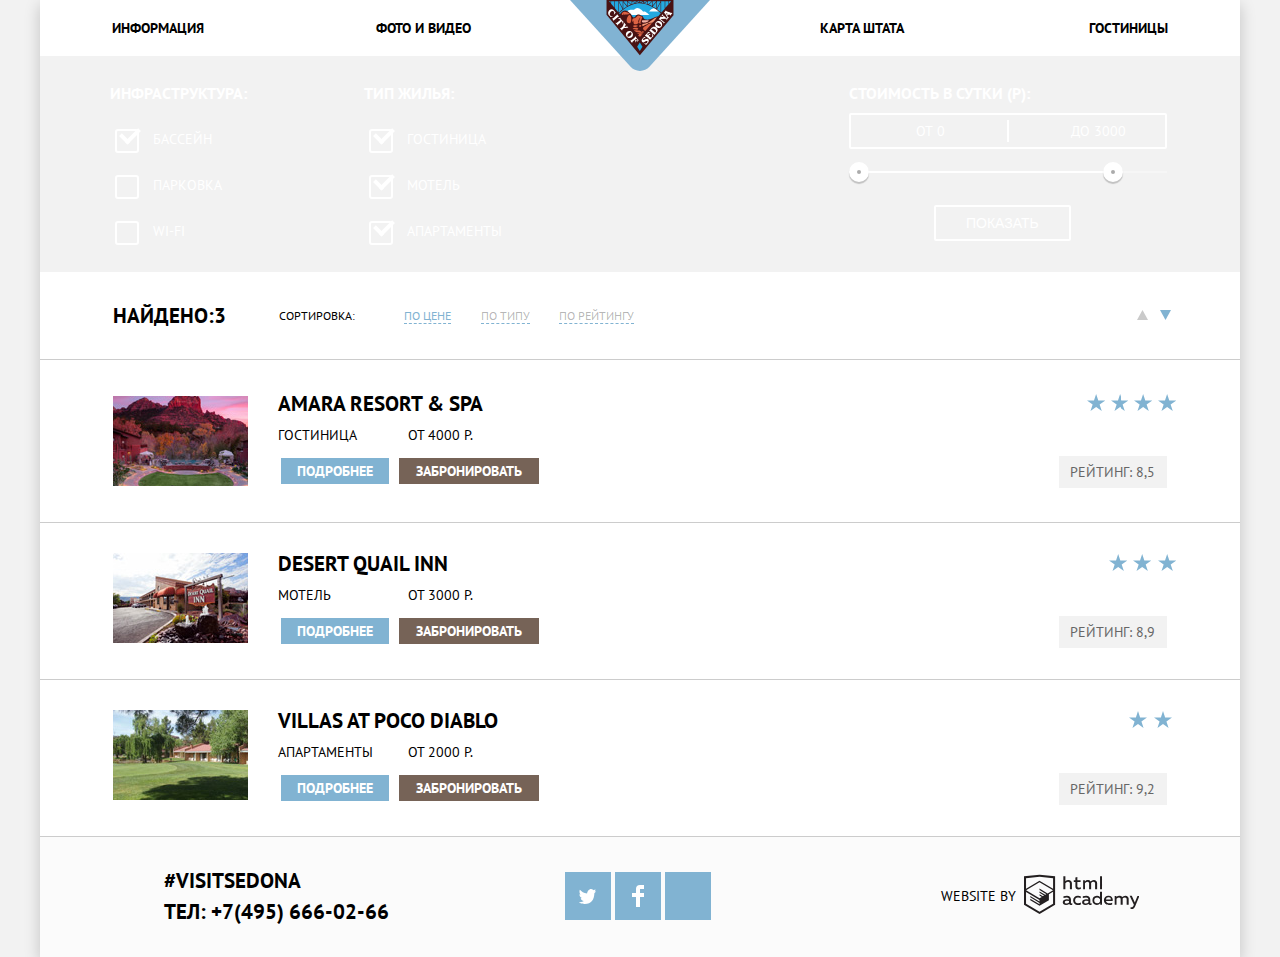
==== commit a4232b51: "завершение верстки" ====
--- a/catalog.html
+++ b/catalog.html
@@ -5,24 +5,32 @@
     <title>HTML Academy: Седона</title>
     <link href="https://fonts.googleapis.com/css?family=PT+Sans:400,700&display=swap&subset=cyrillic" rel="stylesheet">
     <link href="css/normalize.css" rel="stylescheet">
-    <link href="css/style.css" rel="stylesheet">
+    <link href="css/style-min.css" rel="stylesheet">
   </head>
   <body>
     <div class="container">
-     <header class="main-header">
+        <header class="main-header">
             <a class="main-header-logo" href="index.html">
-              <img src="img/logo.svg" width="140" height="71" alt=
+                  <img src="img/logo.svg" width="140" height="71" alt=
                 "Логотип города Седоны">
-              </a>
-              <nav class="main-navigation">
-          <ul class="site-navigation">
-            <li class="site-navigation-item"><a href="info.html">информация</a></li>
-            <li class="site-navigation-item"><a href="foto.html">фото и видео</a></li>
-            <li class="site-navigation-item--right"><a href="map.html">карта штата</a></li>
-            <li class="site-navigation-item--right"><a class="site-navigation-current" href="catalog.html">гостиницы</a></li>
-          </ul>
-         </nav>
-      </header>
+            </a>
+            <nav class="main-navigation">
+                <ul class="site-navigation">
+                    <li class="site-navigation-item">
+                        <a href="info.html">информация</a>
+                    </li>
+                    <li class="site-navigation-item">
+                        <a href="foto.html">фото и видео</a>
+                    </li>
+                    <li class="site-navigation-item site-navigation-item--right">
+                        <a href="map.html">карта штата</a>
+                    </li>
+                    <li class="site-navigation-item site-navigation-item--right">
+                        <a href="catalog.html">гостиницы</a>
+                    </li>
+                </ul>
+            </nav>
+        </header>
       <main>
           <h1 class="visually-hidden">Гостиницы</h1>
         <section class="filters">
@@ -97,12 +105,17 @@
               <a href="#">по рейтингу</a></p>
           </div>
           <div class="icon-up-down-dir">
+               <button class="sort" type="button" aria-label="Сортировать по возрастанию">
                 <svg xmlns="http://www.w3.org/2000/svg" width="11" height="10" viewBox="0 0 11 10">
                     <path d="M5.5 0L0 10h11z"/>
                 </svg>
+              </button>
+              <button type="button" class="sort" aria-label="Сортировать по убыванию">
               <svg  class="current" xmlns="http://www.w3.org/2000/svg" width="11" height="10" viewBox="0 0 11 10">
                   <path d="M5.5 10L0 0h11"/>
               </svg>
+              </button>
+
           </div>
         </div>
          <ol class="offer-list">
@@ -128,7 +141,7 @@
             </div>
             </div>
             <div class="hotel-rating">
-              <p class="stars-rate-four"><span>рейтинг:8,5</span></p>
+              <p class="stars-rate-four"><span>рейтинг: 8,5</span></p>
             </div>
             </li>
             <li class="hotel-offer">
@@ -182,32 +195,32 @@
             </ol>
           </section>
           </main>
-          <footer class="main-footer">
-              <div class="main-footer-wrapper">
-               <div class="footer-contacts">
-               <p>#visitSEDONA</p>
-                <a href="тел:+74956660266">Тел: +7(495) 666-02-66</a>
-              </div>
-               <div class="footer-social">
-                 <ul>
-                  <li><a class="social-button social-button-twitter" href="#"><span>Twitter</span>
-                   </a></li>
-                   <li><a class="social-button social-button-facebook" href="#"><span>Facebook</span>
-                  </a></li>
-                  <li><a  class="social-button social-button-youtube" href="#"><span>Youtube</span>
-                </a></li>
-                 </ul>
-               </div>
-              <p class="footer-copyright">
-                <b>Website by</b>
-                  <a class="logo-htmla" href="https://htmlacademy.ru/intensive/htmlcss">
-                    <svg xmlns="http://www.w3.org/2000/svg" data-name="Layer 1" viewBox="0 0 113 39">
-                        <path d="M46.84 28.22a2.07 2.07 0 0 0 .58-.11v1.4a3.41 3.41 0 0 1-1.24.22 1.75 1.75 0 0 1-1.75-1 5.08 5.08 0 0 1-3.3 1.13c-1.59 0-3.06-.87-3.06-2.68 0-2.24 2.08-2.93 3.9-2.93a11.63 11.63 0 0 1 2.28.26v-.31c0-1.09-.8-1.86-2.3-1.86a7.79 7.79 0 0 0-3.15.67v-1.79a10.72 10.72 0 0 1 3.35-.58c2.48 0 4 1.18 4 3.83v3.14a.57.57 0 0 0 .69.61zm-6.76-1.19a1.42 1.42 0 0 0 1.64 1.29 3.56 3.56 0 0 0 2.53-1v-1.51a10.21 10.21 0 0 0-1.9-.22c-1.1.01-2.27.35-2.27 1.45zM53.06 20.62a5.29 5.29 0 0 1 2.7.67v1.79a4.28 4.28 0 0 0-2.42-.73 2.89 2.89 0 1 0 0 5.76 5.26 5.26 0 0 0 2.55-.67v1.8a6.58 6.58 0 0 1-2.9.6 4.42 4.42 0 0 1-4.72-4.54 4.54 4.54 0 0 1 4.79-4.68zM65.84 28.22a2.07 2.07 0 0 0 .58-.11v1.4a3.41 3.41 0 0 1-1.24.22 1.75 1.75 0 0 1-1.75-1 5.08 5.08 0 0 1-3.3 1.13c-1.59 0-3.06-.87-3.06-2.68 0-2.24 2.08-2.93 3.9-2.93a11.63 11.63 0 0 1 2.28.26v-.31c0-1.09-.8-1.86-2.3-1.86a7.79 7.79 0 0 0-3.15.67v-1.79a10.72 10.72 0 0 1 3.35-.58c2.48 0 4 1.18 4 3.83v3.14a.57.57 0 0 0 .69.61zm-6.76-1.19a1.42 1.42 0 0 0 1.64 1.29 3.56 3.56 0 0 0 2.53-1v-1.51a10.21 10.21 0 0 0-1.9-.22c-1.11.01-2.27.35-2.27 1.45zM76.67 16.85v12.76h-1.76v-1.39a4.07 4.07 0 0 1-3.35 1.62 4.62 4.62 0 0 1 0-9.22 4 4 0 0 1 3.15 1.37v-5.14h2zm-4.76 5.48a2.9 2.9 0 0 0 0 5.8 3 3 0 0 0 2.79-1.84v-2.13a3.06 3.06 0 0 0-2.79-1.83zM82.99 20.62c3.48 0 4.68 2.81 4.12 5.34h-6.58c.22 1.57 1.75 2.22 3.35 2.22a6.41 6.41 0 0 0 2.77-.62v1.68a7.5 7.5 0 0 1-3.14.6c-2.68 0-5-1.53-5-4.61a4.39 4.39 0 0 1 4.48-4.61zm.09 1.62a2.39 2.39 0 0 0-2.57 2.26h4.85a2.06 2.06 0 0 0-2.28-2.26zM89.1 29.61v-8.75h1.73v1.09a4 4 0 0 1 2.92-1.33 3 3 0 0 1 2.73 1.4 4.33 4.33 0 0 1 3.06-1.4 3.21 3.21 0 0 1 3.32 3.52v5.47h-2V24.2a1.67 1.67 0 0 0-1.73-1.84 2.94 2.94 0 0 0-2.17 1.18V29.61h-2V24.2a1.67 1.67 0 0 0-1.73-1.84 3.11 3.11 0 0 0-2.32 1.35v5.91h-2zM111.47 20.86h2l-4.1 9.93c-.95 2.28-2.19 3-3.52 3a5 5 0 0 1-1.15-.15v-1.66a3 3 0 0 0 .89.13c.95 0 1.66-.67 2.17-2l.18-.44-4.16-8.82h2.13l3 6.6zM40.66 1.53v5a4 4 0 0 1 2.83-1.2A3.41 3.41 0 0 1 47.1 8.9v5.41h-2V9.15a1.9 1.9 0 0 0-2-2.1 3.08 3.08 0 0 0-2.44 1.46v5.8h-2V1.53h2zM52.43 2.42v3.12h3.17v1.71h-3.17v4c0 1.15.53 1.53 1.66 1.53a4.71 4.71 0 0 0 1.77-.35v1.68a7.14 7.14 0 0 1-2.35.38 2.68 2.68 0 0 1-3-2.88V7.23h-1.6V5.52h1.57V2.88zM58.1 14.29V5.54h1.73v1.09a4 4 0 0 1 2.92-1.33 3 3 0 0 1 2.73 1.4 4.33 4.33 0 0 1 3.06-1.4 3.21 3.21 0 0 1 3.32 3.52v5.47h-2V8.88a1.67 1.67 0 0 0-1.73-1.84 2.94 2.94 0 0 0-2.17 1.18V14.29h-2V8.88a1.67 1.67 0 0 0-1.73-1.84 3.11 3.11 0 0 0-2.32 1.35v5.91h-2zM74.72 1.52h1.95v12.76h-1.95zM15.44.02h-.16L0 1.62v28l15.28 9.09 15.28-9.09v-28zm13.12 28.45l-13.28 7.9L2 28.47V16.99l13.22 7.87v1.43l-9.07-5.4v1.38l9.11 5.47v1.46l-9.1-5.42v1.38l9.11 5.47 9.19-5.5V19.22l4.1-2.45v11.67zm0-13.16l-3.65 2.14-1.68 1-8-4.76v1.38l6.84 4.07h-.06l-.15.09-1 .57-5.64-3.36v1.38l4.45 2.65-1.05.7-3.36-2v1.38l2.21 1.3-2.25 1.35-13.16-7.82 13.17-7.92zm0-1.39L15.21 6.05l-13.2 7.86V3.41l13.28-1.39 13.28 1.39v10.51z"/>
-                    </svg>
-                  </a>
-             </p>
-           </div>
-          </footer>
+      <footer class="main-footer">
+        <div class="footer-contacts footer-item">
+            <div class="footer-contacts-container">
+                <p>#visitSEDONA</p>
+                <a href="tel:+74956660266">Тел: +7(495) 666-02-66</a>
+            </div>
+        </div>
+        <div class="footer-social footer-item">
+          <ul>
+           <li><a class="social-button social-button-twitter" href="#"><span>Twitter</span>
+            </a></li>
+            <li><a class="social-button social-button-facebook" href="#"><span>Facebook</span>
+            </a></li>
+           <li><a  class="social-button social-button-youtube" href="#"><span>Youtube</span>
+             </a></li>
+          </ul>
+        </div>
+       <p class="footer-copyright footer-item">
+           <b>Website by</b>
+            <a  class="logo-htmla" href="https://htmlacademy.ru/intensive/htmlcss">
+              <svg xmlns="http://www.w3.org/2000/svg" data-name="Layer 1" viewBox="0 0 113 39">
+                  <path d="M46.84 28.22a2.07 2.07 0 0 0 .58-.11v1.4a3.41 3.41 0 0 1-1.24.22 1.75 1.75 0 0 1-1.75-1 5.08 5.08 0 0 1-3.3 1.13c-1.59 0-3.06-.87-3.06-2.68 0-2.24 2.08-2.93 3.9-2.93a11.63 11.63 0 0 1 2.28.26v-.31c0-1.09-.8-1.86-2.3-1.86a7.79 7.79 0 0 0-3.15.67v-1.79a10.72 10.72 0 0 1 3.35-.58c2.48 0 4 1.18 4 3.83v3.14a.57.57 0 0 0 .69.61zm-6.76-1.19a1.42 1.42 0 0 0 1.64 1.29 3.56 3.56 0 0 0 2.53-1v-1.51a10.21 10.21 0 0 0-1.9-.22c-1.1.01-2.27.35-2.27 1.45zM53.06 20.62a5.29 5.29 0 0 1 2.7.67v1.79a4.28 4.28 0 0 0-2.42-.73 2.89 2.89 0 1 0 0 5.76 5.26 5.26 0 0 0 2.55-.67v1.8a6.58 6.58 0 0 1-2.9.6 4.42 4.42 0 0 1-4.72-4.54 4.54 4.54 0 0 1 4.79-4.68zM65.84 28.22a2.07 2.07 0 0 0 .58-.11v1.4a3.41 3.41 0 0 1-1.24.22 1.75 1.75 0 0 1-1.75-1 5.08 5.08 0 0 1-3.3 1.13c-1.59 0-3.06-.87-3.06-2.68 0-2.24 2.08-2.93 3.9-2.93a11.63 11.63 0 0 1 2.28.26v-.31c0-1.09-.8-1.86-2.3-1.86a7.79 7.79 0 0 0-3.15.67v-1.79a10.72 10.72 0 0 1 3.35-.58c2.48 0 4 1.18 4 3.83v3.14a.57.57 0 0 0 .69.61zm-6.76-1.19a1.42 1.42 0 0 0 1.64 1.29 3.56 3.56 0 0 0 2.53-1v-1.51a10.21 10.21 0 0 0-1.9-.22c-1.11.01-2.27.35-2.27 1.45zM76.67 16.85v12.76h-1.76v-1.39a4.07 4.07 0 0 1-3.35 1.62 4.62 4.62 0 0 1 0-9.22 4 4 0 0 1 3.15 1.37v-5.14h2zm-4.76 5.48a2.9 2.9 0 0 0 0 5.8 3 3 0 0 0 2.79-1.84v-2.13a3.06 3.06 0 0 0-2.79-1.83zM82.99 20.62c3.48 0 4.68 2.81 4.12 5.34h-6.58c.22 1.57 1.75 2.22 3.35 2.22a6.41 6.41 0 0 0 2.77-.62v1.68a7.5 7.5 0 0 1-3.14.6c-2.68 0-5-1.53-5-4.61a4.39 4.39 0 0 1 4.48-4.61zm.09 1.62a2.39 2.39 0 0 0-2.57 2.26h4.85a2.06 2.06 0 0 0-2.28-2.26zM89.1 29.61v-8.75h1.73v1.09a4 4 0 0 1 2.92-1.33 3 3 0 0 1 2.73 1.4 4.33 4.33 0 0 1 3.06-1.4 3.21 3.21 0 0 1 3.32 3.52v5.47h-2V24.2a1.67 1.67 0 0 0-1.73-1.84 2.94 2.94 0 0 0-2.17 1.18V29.61h-2V24.2a1.67 1.67 0 0 0-1.73-1.84 3.11 3.11 0 0 0-2.32 1.35v5.91h-2zM111.47 20.86h2l-4.1 9.93c-.95 2.28-2.19 3-3.52 3a5 5 0 0 1-1.15-.15v-1.66a3 3 0 0 0 .89.13c.95 0 1.66-.67 2.17-2l.18-.44-4.16-8.82h2.13l3 6.6zM40.66 1.53v5a4 4 0 0 1 2.83-1.2A3.41 3.41 0 0 1 47.1 8.9v5.41h-2V9.15a1.9 1.9 0 0 0-2-2.1 3.08 3.08 0 0 0-2.44 1.46v5.8h-2V1.53h2zM52.43 2.42v3.12h3.17v1.71h-3.17v4c0 1.15.53 1.53 1.66 1.53a4.71 4.71 0 0 0 1.77-.35v1.68a7.14 7.14 0 0 1-2.35.38 2.68 2.68 0 0 1-3-2.88V7.23h-1.6V5.52h1.57V2.88zM58.1 14.29V5.54h1.73v1.09a4 4 0 0 1 2.92-1.33 3 3 0 0 1 2.73 1.4 4.33 4.33 0 0 1 3.06-1.4 3.21 3.21 0 0 1 3.32 3.52v5.47h-2V8.88a1.67 1.67 0 0 0-1.73-1.84 2.94 2.94 0 0 0-2.17 1.18V14.29h-2V8.88a1.67 1.67 0 0 0-1.73-1.84 3.11 3.11 0 0 0-2.32 1.35v5.91h-2zM74.72 1.52h1.95v12.76h-1.95zM15.44.02h-.16L0 1.62v28l15.28 9.09 15.28-9.09v-28zm13.12 28.45l-13.28 7.9L2 28.47V16.99l13.22 7.87v1.43l-9.07-5.4v1.38l9.11 5.47v1.46l-9.1-5.42v1.38l9.11 5.47 9.19-5.5V19.22l4.1-2.45v11.67zm0-13.16l-3.65 2.14-1.68 1-8-4.76v1.38l6.84 4.07h-.06l-.15.09-1 .57-5.64-3.36v1.38l4.45 2.65-1.05.7-3.36-2v1.38l2.21 1.3-2.25 1.35-13.16-7.82 13.17-7.92zm0-1.39L15.21 6.05l-13.2 7.86V3.41l13.28-1.39 13.28 1.39v10.51z"/>
+              </svg>
+           </a>
+         </p>
+        </footer>
         </div>
       </body>
-    </html>
+     </html>
--- a/css/style-min.css
+++ b/css/style-min.css
@@ -0,0 +1 @@
+body{margin:0;padding:0;font-family:"PT Sans",Arial,sans-serif;font-size:14px;line-height:21px;font-weight:normal;color:#000000;text-transform:uppercase;background-color:#f2f2f2}a{text-decoration:none}.visually-hidden{position:absolute;clip:rect(0 0 0 0);width:1px;height:1px;margin:-1px;border:0;padding:0;white-space:nowrap;clip-path:inset(100%);overflow:hidden}.button a{font:inherit;color:#ffffff;text-transform:uppercase;font-weight:bold;background-color:#81b3d2}.button .button-search{color:#ffffff;font-size:18px;line-height:26px;font-weight:bold;width:568px;height:86px;background-color:#766357;border-style:none;cursor:pointer;text-transform:uppercase}.info-search .button{margin-top:0;margin-bottom:0;position:absolute;bottom:0;left:50%;transform:translateX(-50%)}.button .button-find{color:#ffffff;font-size:21px;line-height:26px;font-weight:bold;width:458px;height:58px;background-color:#81b3d2;border-style:none;margin-bottom:0;margin-top:43px;text-transform:uppercase;cursor:pointer}.button .button-search:hover{background-color:#604e43}.button .button-search:focus{color:rgba(255,255,255,0.3);background-color:#503e33;outline:none}.button .button-find:hover{background-color:#669ec0}.button .button-find:focus{color:rgba(255,255,255,0.3);background-color:#5496bd;outline:none}.button .button-information{background-color:#81b3d2;padding:4px 16px}.button .button-information:hover{background-color:#669ec0}.button .button-information:focus{color:rgba(255,255,255,0.3);outline:none;background-color:#5496bd}.button .button-reservation{font-size:14px;background-color:#766357;padding:4px 17px}.button .button-reservation:hover{background-color:#604e43}.button .button-reservation:focus{color:rgba(255,255,255,0.3);outline:none;background-color:#503e33}.offer-list{display:flex;flex-wrap:wrap;margin:0;padding:0;width:1200px}.hotels{background-color:#ffffff}.found-result{display:flex;align-items:center;height:87px;padding-left:73px;padding-right:73px;border-bottom:1px solid rgba(0,0,0,0.2)}.found-result div:last-child{margin-left:auto}.found-result-title{font-size:21px;line-height:26px;font-weight:bold;width:120px;padding-right:46px}.sorting{display:flex;justify-content:space-between;width:355px}.sorting .sorting-title{font-size:12px;line-height:18px;padding-right:20px;margin-top:16px}.sorting-item a{font-size:12px;line-height:18px;color:rgba(0,0,0,0.3);border-bottom:1px dashed #81b3d2}.sorting-item a:hover{color:#81b3d2}.sorting-item a:focus{color:#81b3d2;outline:none}.sorting-item a:active{color:#000}.sorting-item .sorting-item-current{color:#81b3d2}.icon-up-down-dir{display:flex;justify-content:space-between;width:36px}.icon-up-down-dir svg{fill:#cacaca}.icon-up-down-dir svg:hover{fill:#000000}.icon-up-down-dir .current{fill:#81b3d2 }.icon-up-down-dir svg:focus{fill:#81b3d2}.icon-up-down-dir svg:active{fill:#81b3d2}.hotel-offer{display:flex;margin-left:0;padding:30px 73px;width:1200px;align-items:center;border-bottom:1px solid rgba(0,0,0,0.2)}.hotel-offer div:last-child{margin-left:auto}.hotel-description{display:flex;flex-direction:column;height:91px;width:261px;align-content:center;padding-left:30px}.hotel-price{display:flex;width:260px;height:90px}.hotel-price p{width:130px}.hotel-image{padding-top:6px}.button-hotel-offer{display:flex;justify-content:space-between;width:258px;margin-bottom:5px}.hotel-offer p{margin:0}.hotels ol{list-style:none}.hotels h2{font-size:21px;line-height:26px;font-weight:bold;text-align:left;padding:0;margin:0;padding-bottom:10px;margin-top:-5px;padding-bottom:8px}h2 a{color:#000000}h2 a:hover{color:#81b3d2}h2 a:focus{color:#81b3d2;outline:none}h2 a:active{color:rgba(0,0,0,0.3)}.hotel-rating{text-align:right;height:90px}.stars{padding-bottom:45px}.hotel-rating p{margin-top:60px;color:#666666;font-size:14px;line-height:26px;background-color:#f2f2f2;padding-top:3px;padding-bottom:3px;padding-right:12px;padding-left:11px;position:relative}.hotel-rating .stars-rate-four::before{content:"";position:absolute;background-image:url(../img/star.svg);width:89px;height:17px;top:-62px;left:28px;background-repeat:repeat-x;background-repeat:space}.hotel-rating .stars-rate-three::before{content:"";position:absolute;background:url(../img/star.svg);width:67px;height:17px;top:-62px;left:50px;background-repeat:repeat-x;background-repeat:space}.hotel-rating .stars-rate-two::before{content:"";position:absolute;background-image:url(../img/star.svg);width:43px;height:17px;top:-62px;left:70px;background-repeat:repeat-x;background-repeat:space}.site-navigation{margin:0;padding:0;list-style:none}.site-navigation a{color:#000000;font-weight:bold;line-height:26px}.site-navigation a:hover{color:#81b3d2}.site-navigation a:active{color:rgba(0,0,0,0.3);outline:none}.site-navigation a:focus{color:#81b3d2;outline:none}.site-navigation .site-navigation-current{color:#766357}.title-info{font-size:30px;font-weight:bold;line-height:36px;text-align:center;margin:0 0 25px 0}.text-info{font-size:14px;font-weight:normal;line-height:24px;text-align:center;color:#333333;margin-top:0;margin-bottom:49px}.advantages{background-color:#ffffff;padding:61px 0 0 0;position:relative;z-index:10}.info-introduction{font-size:21px;font-weight:bold;line-height:26px;text-align:center;color:#000000;width:522px;margin:0 auto 28px auto}.info-advantages{font-size:14px;font-weight:normal;line-height:24px;text-align:center;color:#333333;padding:0;margin:0 0 51px 0}.advantages-list-item{display:flex;flex-wrap:wrap;margin-top:30px;padding-left:0;margin-left:0;justify-content:center;width:1200px}.advantages ol{margin-top:0;margin-bottom:0}.advantages-item{display:flex;margin-left:0;margin-bottom:0;padding-bottom:0;width:100%}.description{width:600px;min-height:156px;background-color:#81b3d2;text-align:center;padding:46px 0 54px 0}h3{font-size:21px;line-height:21px;font-weight:bold;color:#ffffff}.description-header{width:151px;margin:0 auto;text-align:center}.description-illustration{width:100%;background-image:url(../img/feature-picture-1.jpg);background-position:center 0;background-repeat:no-repeat;background-size:cover;background-color:#131314;height:auto}.description-illustration--2{background-image:url(../img/feature-picture-2.jpg)}.advantages-list-white{display:flex;padding:49px 0 44px 0;margin:0;align-items:stretch;background-color:#eeeeee}.advantages-item-white{display:flex;flex-direction:column;align-items:center;text-align:center;width:400px}.numeration{padding-top:25px;padding-bottom:22px;color:#ffffff}.advantages-item-white .numeration{color:#000000;padding-bottom:6px}.advantages-item-white p{width:256px}.advantages-item-white h3{color:#000000;margin:0;width:145px}h4{font-size:21px;line-height:21px;font-weight:bold;color:#000000}.description p{color:#ffffff;padding:0;width:302px;margin:0 auto}.description-white p{color:#000000}.advantages-item ul{list-style:none}.services{display:flex;flex-wrap:wrap;justify-content:space-around;width:100%;padding-left:0;margin-left:0;align-items:stretch}.service-item{width:400px;display:flex;flex-direction:column;align-items:center;text-align:center;padding:60px 0 82px 0;position:relative}.service-item::after{content:"";position:absolute;width:75px;height:78px;left:50%;transform:translateX(-50%);top:61px}.service-item-housing::after{background:url(../img/icon-1.svg) no-repeat top}.service-item-food::after{background:url(../img/icon-3.svg) no-repeat top}.service-item-souveniers::after{background:url(../img/icon-2.svg) no-repeat top;top:58px}.services p{margin-bottom:0;margin-top:0;width:287px}.services h4{padding-top:102px;padding-bottom:0;margin:0 0 23px 0}.container{width:1200px;margin:0 auto;box-shadow:0 5px 15px 0 rgba(0,1,1,0.2);position:relative;overflow-x:hidden}.main-header{position:relative;z-index:10}.main-header-logo{position:absolute;top:0;left:50%;transform:translateX(-50%);width:140px;height:71px}.main-navigation{display:flex;width:1200px;justify-content:center;background-color:#ffffff}.site-navigation{display:flex;flex-wrap:wrap;flex-direction:row;justify-content:space-around;align-items:center;min-height:56px;width:1056px;background-color:#ffffff}.site-navigation-item{text-align:left;width:25%}.site-navigation-item--right{text-align:right}.welcome{display:flex;flex-direction:column;align-items:center;background-image:url(../img/background-photo.jpg);width:100%;height:508px;position:relative;background-position:0 -85px;background-repeat:no-repeat}.welcome::after{content:"";position:absolute;width:100%;height:58px;background:url(../img/polygon.png) no-repeat top left;left:50%;transform:translateX(-50%);bottom:0;margin-top:451px}.welcome-photo{padding-top:76px}.search{margin-bottom:0;padding-top:0;background-color:#ffffff;position:relative}.info-search{padding-top:50px;margin-bottom:0;padding-bottom:0;background:#ffffff;position:relative;z-index:10;padding-bottom:83px}.title-info{margin-top:0}.reservation{z-index:1;position:absolute;top:100%;left:50%;transform:translateX(-50%);background-color:#ffffff;width:568px;height:395px;box-shadow:0 7px 15px 0 rgba(0,1,1,0.15);transition:all 2s;transform:translateX(-50%) translateY(0)}.modal-close{transform:translateX(-50%) translateY(-100%)}.reservation-form{display:flex;flex-wrap:wrap;justify-content:space-between;padding:55px}.search-form p{margin-top:0}.reservation-item{position:relative;width:458px;display:flex;justify-content:space-between}.reservation-item svg{position:absolute;top:9px;left:430px;fill:rgba(0,0,0,0.3)}.calendar:hover svg{fill:#000000}.calendar:focus svg{fill:#81b3d2}.reservation-item-adults{display:flex;width:234px;height:38px;position:relative;padding-top:5px}.reservation-item-children{display:flex;width:180px;height:38px;padding-top:5px}.reservation-item label{display:block;width:112px;height:38px;padding-top:12px;text-align:left;font:inherit;font-weight:bold}.reservation-item input{outline:none;box-sizing:border-box;width:346px;height:38px;padding-left:12px;border:2px solid transparent;background-color:#f2f2f2;font:inherit;font-weight:bold;font-size:14px;color:#000000}.reservation-item-adults label{display:block;width:112px;height:38px;padding-top:12px;text-align:left;font:inherit;font-weight:bold}.reservation-item-children label{display:block;width:112px;height:38px;padding-top:12px;text-align:left;font:inherit;font-weight:bold}.reservation-item-adults input{box-sizing:border-box;outline:none;border:2px solid transparent;width:118px;height:38px;padding-left:52px;margin-bottom:25px;background-color:#f2f2f2;font:inherit;font-size:14px;font-weight:bold}.reservation-item-children input{box-sizing:border-box;outline:none;border:2px solid transparent;width:118px;height:38px;padding-left:52px;margin-bottom:25px;background-color:#f2f2f2;font:inherit;font-size:14px;font-weight:bold}.reservation-item-adults .less{position:absolute;top:7px;; left:123px;font-size:30px;line-height:30px;font-weight:normal;color:rgba(0,0,0,0.3)}.reservation-item-adults .more{position:absolute;top:9px;left:195px;font-size:26px;line-height:30px;font-weight:normal;color:rgba(0,0,0,0.3)}.reservation-item-adults .less:hover{color:#000000}.reservation-item-adults .less:focus{color:#81b3d2}.reservation-item-adults .more:hover{color:#000000}.reservation-item-adults .more:focus{color:#81b3d2}.reservation-item-children{display:flex;position:relative}.reservation-item-children .less{position:absolute;top:7px;left:75px;font-size:30px;line-height:30px;font-weight:normal;color:rgba(0,0,0,0.3)}.reservation-item-children .more{position:absolute;top:9px;left:145px;font-size:26px;line-height:30px;font-weight:normal;color:rgba(0,0,0,0.3)}.more,.less{cursor:pointer;border:none;background-color:none;outline:none}.more,.less:focus{outline:none}.reservation-item-children .more:hover{color:#000000}.reservation-item-children .more:focus{color:#81b3d2}.reservation-item-children .less:hover{color:#000000}.reservation-item-children .less:focus{color:#81b3d2}.reservation-item-children input:hover{background-color:#ebebeb}.reservation-item-children input:focus{background-color:#ffffff;border-color:#ebebeb}.reservation-item input:hover{background-color:#ebebeb}.reservation-item input:focus{background-color:#ffffff;border-color:#ebebeb;color:#000000}.reservation-item-adults input:hover{background-color:#ebebeb}.reservation-item-adults input:focus{background-color:#ffffff;border-color:#e5e5e5}.map{position:relative;z-index:-1}.map p{position:absolute;z-index:1;margin:0}.map iframe{position:relative;z-index:2;height:589px}.filters{display:flex;justify-content:space-between;background-image:url(../img/filter-background.jpg);width:100%;height:216px;background-position:0 -294px;background-repeat:no-repeat}.filter{display:flex;padding-left:68px;padding-top:27px}.filter fieldset{border:none;width:254px;margin:0;padding:0}.filter legend{color:#ffffff;font-size:16px;line-height:21px;font-weight:bold}.filter ul{list-style:none;line-height:21px;color:#ffffff;padding-left:0}.filter-option{margin-bottom:25px;margin-top:25px}.filter-option label{position:relative;cursor:pointer;padding-left:43px;padding-top:5px;padding-bottom:11px;padding-right:5px;border:2px solid transparent}.filter-input-checkbox + label::before{content:"";position:absolute;width:20px;height:20px;background-position:top;left:5px;border:2px solid #ffffff;border-radius:3px}.filter-input-checkbox:checked + label::after{content:"";position:absolute;width:8px;height:15px;border:4px solid #ffffff;transform:rotate(45deg);border-top:none;border-left:none;top:-1px;left:14px}.filter-option [type="checkbox"]:focus~label{border:2px solid #619fff}.filter-input-checkbox:disabled{color:#bababa}.filter-range{width:318px;color:#ffffff;padding-right:73px;padding-top:27px}.filter-range-title{margin-bottom:9px;font-weight:bold;font-size:16px;line-height:21px}.price-controls{position:relative;height:32px;margin-bottom:22px;font-size:0;border:2px solid #ffffff;border-radius:2px}.price-controls::after{content:"";position:absolute;top:50%;left:50%;width:2px;height:22px;background:#ffffff;transform:translate(-50%,-50%)}.range-controls{position:relative;margin-bottom:32px}.range-controls .scale{height:2px;background:rgba(255,255,255,0.3)}.range-controls .bar{width:80%;height:2px;background:#ffffff}.range-toogle{position:absolute;top:-9px;width:4px;height:4px;background:#ababab;border:8px solid #ffffff;border-radius:50%;box-shadow:0 2px 1px 0 rgba(0,1,1,0.2);cursor:pointer}.range-toogle:hover{border:10px solid #ffffff}.range-toogle-min{left:0:}.range-toogle-max{left:80%}.price-controls label{display:inline-block;font-size:14px;line-height:21px;height:32px;vertical-align:top;cursor:pointer}.price-controls .min-price,.price-controls .max-price{width:90px;padding-left:65px}.price-controls input{width:50px;margin:0;padding:0;height:32px;margin-left:4px;color:inherit;font:inherit;background:none;border:none}.btn-transparent{display:block;margin-left:85px;margin-top:32px;padding:6px 30px;font-size:14px;line-height:20px;color:#ffffff;text-transform:uppercase;background:transparent;border:2px solid #ffffff;border-radius:2px;cursor:pointer}.btn-transparent:hover{color:#000000;background:#ffffff}.btn-transparent:focus{color:#000000;background:#ffffff;outline:none}.footer-contacts{font-size:21px;font-weight:bold;line-height:26px}.footer-contacts p{margin:0;margin-bottom:5px}.footer-contacts a{color:#000000}.footer-contacts a:focus{color:#81b3d2;outline:none}.footer-copyright{display:flex;align-items:center;justify-content:center}.footer-copyright b{font-size:14px;font-weight:normal}.logo-htmla{line-height:15px}.logo-htmla svg{width:115px;height:41px;padding-left:8px;fill:#231f20}.logo-htmla:hover svg{fill:#81b3d2}.logo-htmla:active svg{fill:#bdbbbc}.logo-htmla:focus svg{fill:#81b3d2}.logo-htmla:focus{outline:none}.footer-social{display:flex;justify-content:center}.footer-social ul{display:flex;flex-wrap:wrap;justify-content:space-between;margin:0;padding:0;list-style:none}.footer-social li{margin-right:4px}.social-button{font-size:0;display:flex;align-items:center;justify-content:center;width:46px;height:48px;background-color:#81b3d2}.social-button-twitter::after{content:"";background-image:url(../img/tw-icon.svg);width:17px;height:15px}.social-button-facebook::after{content:"";background-image:url(../img/fb-icon.svg);width:12px;height:22px}.social-button-youtube::after{content:"";background-image:url(../img/youtube-icon.svg);width:20px;height:16px}.social-button:active{background-color:#81b3d2}.social-button:hover{background-color:#669ec0}.social-button:focus{background-color:#5496bd;outline:none}.social-button:focus::after{opacity:0.3}.main-footer{display:flex;justify-content:center;text-align:center;background-color:rgba(255,255,255,0.7);margin-top:0;width:100%;align-items:center;width:100%;padding-top:23px;padding-bottom:25px}.main-page .main-footer{position:absolute;bottom:0;left:0}.footer-item{width:33.33%}.footer-contacts-container{display:inline-block;vertical-align:top;text-align:left;padding-left:73px}.sort{border:none;background:none;cursor:pointer}.sort:hover svg{fill:#000}.sort:active svg{fill:#81b3d2}.sort:focus svg{fill:#000}.sort:focus{outline:none}
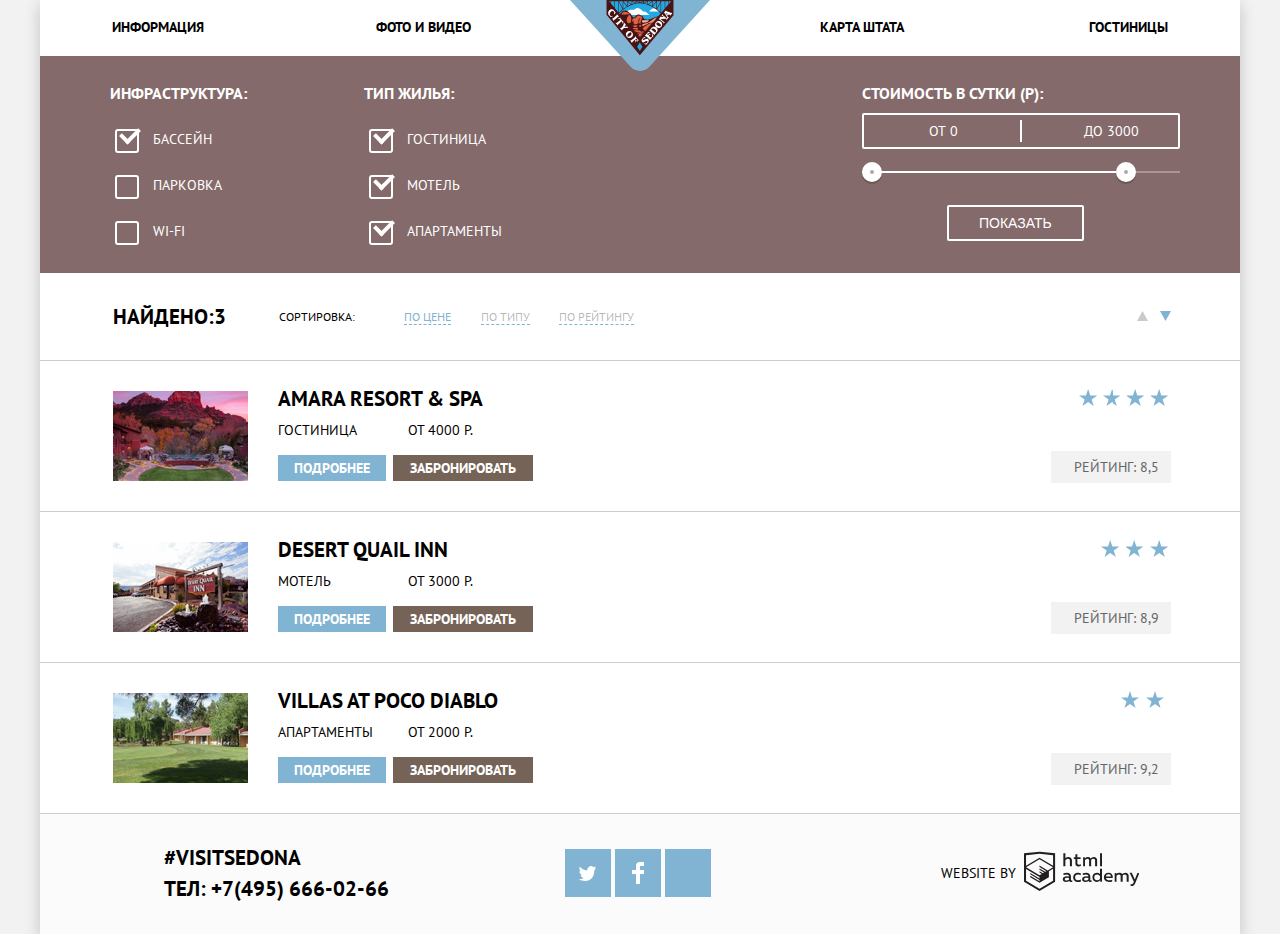
==== commit 9c2d2d84: "верстка" ====
--- a/catalog.html
+++ b/catalog.html
@@ -4,7 +4,7 @@
     <meta charset="utf-8">
     <title>HTML Academy: Седона</title>
     <link href="https://fonts.googleapis.com/css?family=PT+Sans:400,700&display=swap&subset=cyrillic" rel="stylesheet">
-    <link href="css/normalize.css" rel="stylescheet">
+    <link href="css/normalize-min.css" rel="stylescheet">
     <link href="css/style-min.css" rel="stylesheet">
   </head>
   <body>
@@ -35,7 +35,8 @@
           <h1 class="visually-hidden">Гостиницы</h1>
         <section class="filters">
           <h2 class="visually-hidden">Фильтр отелей</h2>
-          <form class="filter" method="get" action="https://echo.htmlacademy.ru">
+          <form class="filter-form" method="get" action="https://echo.htmlacademy.ru">
+           <div class="filter">
             <fieldset>
               <legend>Инфраструктура:</legend>
               <ul>
@@ -72,13 +73,13 @@
              </li>
            </ul>
          </fieldset>
-        </form>
+
         <div class="filter-range">
           <div class="filter-range-title">Стоимость в сутки (р):</div>
           <div class="price-controls">
-            <label class="min-price">от<input type="number" name="min-price"
+            <label class="min-price">от<input type="text" name="min-price"
               value="0"></label>
-            <label class="max-price">до<input type="number" name="max-price"
+            <label class="max-price">до<input type="text" name="max-price"
               value="3000"></label>
           </div>
           <div class="range-controls">
@@ -90,6 +91,8 @@
           </div>
           <button class="btn-transparent" type="submit">Показать</button>
        </div>
+        </div>
+         </form>
        </section>
       <section class="hotels">
         <h2 class="visually-hidden">Результат поиска</h2>
--- a/css/style-min.css
+++ b/css/style-min.css
@@ -1 +1 @@
-body{margin:0;padding:0;font-family:"PT Sans",Arial,sans-serif;font-size:14px;line-height:21px;font-weight:normal;color:#000000;text-transform:uppercase;background-color:#f2f2f2}a{text-decoration:none}.visually-hidden{position:absolute;clip:rect(0 0 0 0);width:1px;height:1px;margin:-1px;border:0;padding:0;white-space:nowrap;clip-path:inset(100%);overflow:hidden}.button a{font:inherit;color:#ffffff;text-transform:uppercase;font-weight:bold;background-color:#81b3d2}.button .button-search{color:#ffffff;font-size:18px;line-height:26px;font-weight:bold;width:568px;height:86px;background-color:#766357;border-style:none;cursor:pointer;text-transform:uppercase}.info-search .button{margin-top:0;margin-bottom:0;position:absolute;bottom:0;left:50%;transform:translateX(-50%)}.button .button-find{color:#ffffff;font-size:21px;line-height:26px;font-weight:bold;width:458px;height:58px;background-color:#81b3d2;border-style:none;margin-bottom:0;margin-top:43px;text-transform:uppercase;cursor:pointer}.button .button-search:hover{background-color:#604e43}.button .button-search:focus{color:rgba(255,255,255,0.3);background-color:#503e33;outline:none}.button .button-find:hover{background-color:#669ec0}.button .button-find:focus{color:rgba(255,255,255,0.3);background-color:#5496bd;outline:none}.button .button-information{background-color:#81b3d2;padding:4px 16px}.button .button-information:hover{background-color:#669ec0}.button .button-information:focus{color:rgba(255,255,255,0.3);outline:none;background-color:#5496bd}.button .button-reservation{font-size:14px;background-color:#766357;padding:4px 17px}.button .button-reservation:hover{background-color:#604e43}.button .button-reservation:focus{color:rgba(255,255,255,0.3);outline:none;background-color:#503e33}.offer-list{display:flex;flex-wrap:wrap;margin:0;padding:0;width:1200px}.hotels{background-color:#ffffff}.found-result{display:flex;align-items:center;height:87px;padding-left:73px;padding-right:73px;border-bottom:1px solid rgba(0,0,0,0.2)}.found-result div:last-child{margin-left:auto}.found-result-title{font-size:21px;line-height:26px;font-weight:bold;width:120px;padding-right:46px}.sorting{display:flex;justify-content:space-between;width:355px}.sorting .sorting-title{font-size:12px;line-height:18px;padding-right:20px;margin-top:16px}.sorting-item a{font-size:12px;line-height:18px;color:rgba(0,0,0,0.3);border-bottom:1px dashed #81b3d2}.sorting-item a:hover{color:#81b3d2}.sorting-item a:focus{color:#81b3d2;outline:none}.sorting-item a:active{color:#000}.sorting-item .sorting-item-current{color:#81b3d2}.icon-up-down-dir{display:flex;justify-content:space-between;width:36px}.icon-up-down-dir svg{fill:#cacaca}.icon-up-down-dir svg:hover{fill:#000000}.icon-up-down-dir .current{fill:#81b3d2 }.icon-up-down-dir svg:focus{fill:#81b3d2}.icon-up-down-dir svg:active{fill:#81b3d2}.hotel-offer{display:flex;margin-left:0;padding:30px 73px;width:1200px;align-items:center;border-bottom:1px solid rgba(0,0,0,0.2)}.hotel-offer div:last-child{margin-left:auto}.hotel-description{display:flex;flex-direction:column;height:91px;width:261px;align-content:center;padding-left:30px}.hotel-price{display:flex;width:260px;height:90px}.hotel-price p{width:130px}.hotel-image{padding-top:6px}.button-hotel-offer{display:flex;justify-content:space-between;width:258px;margin-bottom:5px}.hotel-offer p{margin:0}.hotels ol{list-style:none}.hotels h2{font-size:21px;line-height:26px;font-weight:bold;text-align:left;padding:0;margin:0;padding-bottom:10px;margin-top:-5px;padding-bottom:8px}h2 a{color:#000000}h2 a:hover{color:#81b3d2}h2 a:focus{color:#81b3d2;outline:none}h2 a:active{color:rgba(0,0,0,0.3)}.hotel-rating{text-align:right;height:90px}.stars{padding-bottom:45px}.hotel-rating p{margin-top:60px;color:#666666;font-size:14px;line-height:26px;background-color:#f2f2f2;padding-top:3px;padding-bottom:3px;padding-right:12px;padding-left:11px;position:relative}.hotel-rating .stars-rate-four::before{content:"";position:absolute;background-image:url(../img/star.svg);width:89px;height:17px;top:-62px;left:28px;background-repeat:repeat-x;background-repeat:space}.hotel-rating .stars-rate-three::before{content:"";position:absolute;background:url(../img/star.svg);width:67px;height:17px;top:-62px;left:50px;background-repeat:repeat-x;background-repeat:space}.hotel-rating .stars-rate-two::before{content:"";position:absolute;background-image:url(../img/star.svg);width:43px;height:17px;top:-62px;left:70px;background-repeat:repeat-x;background-repeat:space}.site-navigation{margin:0;padding:0;list-style:none}.site-navigation a{color:#000000;font-weight:bold;line-height:26px}.site-navigation a:hover{color:#81b3d2}.site-navigation a:active{color:rgba(0,0,0,0.3);outline:none}.site-navigation a:focus{color:#81b3d2;outline:none}.site-navigation .site-navigation-current{color:#766357}.title-info{font-size:30px;font-weight:bold;line-height:36px;text-align:center;margin:0 0 25px 0}.text-info{font-size:14px;font-weight:normal;line-height:24px;text-align:center;color:#333333;margin-top:0;margin-bottom:49px}.advantages{background-color:#ffffff;padding:61px 0 0 0;position:relative;z-index:10}.info-introduction{font-size:21px;font-weight:bold;line-height:26px;text-align:center;color:#000000;width:522px;margin:0 auto 28px auto}.info-advantages{font-size:14px;font-weight:normal;line-height:24px;text-align:center;color:#333333;padding:0;margin:0 0 51px 0}.advantages-list-item{display:flex;flex-wrap:wrap;margin-top:30px;padding-left:0;margin-left:0;justify-content:center;width:1200px}.advantages ol{margin-top:0;margin-bottom:0}.advantages-item{display:flex;margin-left:0;margin-bottom:0;padding-bottom:0;width:100%}.description{width:600px;min-height:156px;background-color:#81b3d2;text-align:center;padding:46px 0 54px 0}h3{font-size:21px;line-height:21px;font-weight:bold;color:#ffffff}.description-header{width:151px;margin:0 auto;text-align:center}.description-illustration{width:100%;background-image:url(../img/feature-picture-1.jpg);background-position:center 0;background-repeat:no-repeat;background-size:cover;background-color:#131314;height:auto}.description-illustration--2{background-image:url(../img/feature-picture-2.jpg)}.advantages-list-white{display:flex;padding:49px 0 44px 0;margin:0;align-items:stretch;background-color:#eeeeee}.advantages-item-white{display:flex;flex-direction:column;align-items:center;text-align:center;width:400px}.numeration{padding-top:25px;padding-bottom:22px;color:#ffffff}.advantages-item-white .numeration{color:#000000;padding-bottom:6px}.advantages-item-white p{width:256px}.advantages-item-white h3{color:#000000;margin:0;width:145px}h4{font-size:21px;line-height:21px;font-weight:bold;color:#000000}.description p{color:#ffffff;padding:0;width:302px;margin:0 auto}.description-white p{color:#000000}.advantages-item ul{list-style:none}.services{display:flex;flex-wrap:wrap;justify-content:space-around;width:100%;padding-left:0;margin-left:0;align-items:stretch}.service-item{width:400px;display:flex;flex-direction:column;align-items:center;text-align:center;padding:60px 0 82px 0;position:relative}.service-item::after{content:"";position:absolute;width:75px;height:78px;left:50%;transform:translateX(-50%);top:61px}.service-item-housing::after{background:url(../img/icon-1.svg) no-repeat top}.service-item-food::after{background:url(../img/icon-3.svg) no-repeat top}.service-item-souveniers::after{background:url(../img/icon-2.svg) no-repeat top;top:58px}.services p{margin-bottom:0;margin-top:0;width:287px}.services h4{padding-top:102px;padding-bottom:0;margin:0 0 23px 0}.container{width:1200px;margin:0 auto;box-shadow:0 5px 15px 0 rgba(0,1,1,0.2);position:relative;overflow-x:hidden}.main-header{position:relative;z-index:10}.main-header-logo{position:absolute;top:0;left:50%;transform:translateX(-50%);width:140px;height:71px}.main-navigation{display:flex;width:1200px;justify-content:center;background-color:#ffffff}.site-navigation{display:flex;flex-wrap:wrap;flex-direction:row;justify-content:space-around;align-items:center;min-height:56px;width:1056px;background-color:#ffffff}.site-navigation-item{text-align:left;width:25%}.site-navigation-item--right{text-align:right}.welcome{display:flex;flex-direction:column;align-items:center;background-image:url(../img/background-photo.jpg);width:100%;height:508px;position:relative;background-position:0 -85px;background-repeat:no-repeat}.welcome::after{content:"";position:absolute;width:100%;height:58px;background:url(../img/polygon.png) no-repeat top left;left:50%;transform:translateX(-50%);bottom:0;margin-top:451px}.welcome-photo{padding-top:76px}.search{margin-bottom:0;padding-top:0;background-color:#ffffff;position:relative}.info-search{padding-top:50px;margin-bottom:0;padding-bottom:0;background:#ffffff;position:relative;z-index:10;padding-bottom:83px}.title-info{margin-top:0}.reservation{z-index:1;position:absolute;top:100%;left:50%;transform:translateX(-50%);background-color:#ffffff;width:568px;height:395px;box-shadow:0 7px 15px 0 rgba(0,1,1,0.15);transition:all 2s;transform:translateX(-50%) translateY(0)}.modal-close{transform:translateX(-50%) translateY(-100%)}.reservation-form{display:flex;flex-wrap:wrap;justify-content:space-between;padding:55px}.search-form p{margin-top:0}.reservation-item{position:relative;width:458px;display:flex;justify-content:space-between}.reservation-item svg{position:absolute;top:9px;left:430px;fill:rgba(0,0,0,0.3)}.calendar:hover svg{fill:#000000}.calendar:focus svg{fill:#81b3d2}.reservation-item-adults{display:flex;width:234px;height:38px;position:relative;padding-top:5px}.reservation-item-children{display:flex;width:180px;height:38px;padding-top:5px}.reservation-item label{display:block;width:112px;height:38px;padding-top:12px;text-align:left;font:inherit;font-weight:bold}.reservation-item input{outline:none;box-sizing:border-box;width:346px;height:38px;padding-left:12px;border:2px solid transparent;background-color:#f2f2f2;font:inherit;font-weight:bold;font-size:14px;color:#000000}.reservation-item-adults label{display:block;width:112px;height:38px;padding-top:12px;text-align:left;font:inherit;font-weight:bold}.reservation-item-children label{display:block;width:112px;height:38px;padding-top:12px;text-align:left;font:inherit;font-weight:bold}.reservation-item-adults input{box-sizing:border-box;outline:none;border:2px solid transparent;width:118px;height:38px;padding-left:52px;margin-bottom:25px;background-color:#f2f2f2;font:inherit;font-size:14px;font-weight:bold}.reservation-item-children input{box-sizing:border-box;outline:none;border:2px solid transparent;width:118px;height:38px;padding-left:52px;margin-bottom:25px;background-color:#f2f2f2;font:inherit;font-size:14px;font-weight:bold}.reservation-item-adults .less{position:absolute;top:7px;; left:123px;font-size:30px;line-height:30px;font-weight:normal;color:rgba(0,0,0,0.3)}.reservation-item-adults .more{position:absolute;top:9px;left:195px;font-size:26px;line-height:30px;font-weight:normal;color:rgba(0,0,0,0.3)}.reservation-item-adults .less:hover{color:#000000}.reservation-item-adults .less:focus{color:#81b3d2}.reservation-item-adults .more:hover{color:#000000}.reservation-item-adults .more:focus{color:#81b3d2}.reservation-item-children{display:flex;position:relative}.reservation-item-children .less{position:absolute;top:7px;left:75px;font-size:30px;line-height:30px;font-weight:normal;color:rgba(0,0,0,0.3)}.reservation-item-children .more{position:absolute;top:9px;left:145px;font-size:26px;line-height:30px;font-weight:normal;color:rgba(0,0,0,0.3)}.more,.less{cursor:pointer;border:none;background-color:none;outline:none}.more,.less:focus{outline:none}.reservation-item-children .more:hover{color:#000000}.reservation-item-children .more:focus{color:#81b3d2}.reservation-item-children .less:hover{color:#000000}.reservation-item-children .less:focus{color:#81b3d2}.reservation-item-children input:hover{background-color:#ebebeb}.reservation-item-children input:focus{background-color:#ffffff;border-color:#ebebeb}.reservation-item input:hover{background-color:#ebebeb}.reservation-item input:focus{background-color:#ffffff;border-color:#ebebeb;color:#000000}.reservation-item-adults input:hover{background-color:#ebebeb}.reservation-item-adults input:focus{background-color:#ffffff;border-color:#e5e5e5}.map{position:relative;z-index:-1}.map p{position:absolute;z-index:1;margin:0}.map iframe{position:relative;z-index:2;height:589px}.filters{display:flex;justify-content:space-between;background-image:url(../img/filter-background.jpg);width:100%;height:216px;background-position:0 -294px;background-repeat:no-repeat}.filter{display:flex;padding-left:68px;padding-top:27px}.filter fieldset{border:none;width:254px;margin:0;padding:0}.filter legend{color:#ffffff;font-size:16px;line-height:21px;font-weight:bold}.filter ul{list-style:none;line-height:21px;color:#ffffff;padding-left:0}.filter-option{margin-bottom:25px;margin-top:25px}.filter-option label{position:relative;cursor:pointer;padding-left:43px;padding-top:5px;padding-bottom:11px;padding-right:5px;border:2px solid transparent}.filter-input-checkbox + label::before{content:"";position:absolute;width:20px;height:20px;background-position:top;left:5px;border:2px solid #ffffff;border-radius:3px}.filter-input-checkbox:checked + label::after{content:"";position:absolute;width:8px;height:15px;border:4px solid #ffffff;transform:rotate(45deg);border-top:none;border-left:none;top:-1px;left:14px}.filter-option [type="checkbox"]:focus~label{border:2px solid #619fff}.filter-input-checkbox:disabled{color:#bababa}.filter-range{width:318px;color:#ffffff;padding-right:73px;padding-top:27px}.filter-range-title{margin-bottom:9px;font-weight:bold;font-size:16px;line-height:21px}.price-controls{position:relative;height:32px;margin-bottom:22px;font-size:0;border:2px solid #ffffff;border-radius:2px}.price-controls::after{content:"";position:absolute;top:50%;left:50%;width:2px;height:22px;background:#ffffff;transform:translate(-50%,-50%)}.range-controls{position:relative;margin-bottom:32px}.range-controls .scale{height:2px;background:rgba(255,255,255,0.3)}.range-controls .bar{width:80%;height:2px;background:#ffffff}.range-toogle{position:absolute;top:-9px;width:4px;height:4px;background:#ababab;border:8px solid #ffffff;border-radius:50%;box-shadow:0 2px 1px 0 rgba(0,1,1,0.2);cursor:pointer}.range-toogle:hover{border:10px solid #ffffff}.range-toogle-min{left:0:}.range-toogle-max{left:80%}.price-controls label{display:inline-block;font-size:14px;line-height:21px;height:32px;vertical-align:top;cursor:pointer}.price-controls .min-price,.price-controls .max-price{width:90px;padding-left:65px}.price-controls input{width:50px;margin:0;padding:0;height:32px;margin-left:4px;color:inherit;font:inherit;background:none;border:none}.btn-transparent{display:block;margin-left:85px;margin-top:32px;padding:6px 30px;font-size:14px;line-height:20px;color:#ffffff;text-transform:uppercase;background:transparent;border:2px solid #ffffff;border-radius:2px;cursor:pointer}.btn-transparent:hover{color:#000000;background:#ffffff}.btn-transparent:focus{color:#000000;background:#ffffff;outline:none}.footer-contacts{font-size:21px;font-weight:bold;line-height:26px}.footer-contacts p{margin:0;margin-bottom:5px}.footer-contacts a{color:#000000}.footer-contacts a:focus{color:#81b3d2;outline:none}.footer-copyright{display:flex;align-items:center;justify-content:center}.footer-copyright b{font-size:14px;font-weight:normal}.logo-htmla{line-height:15px}.logo-htmla svg{width:115px;height:41px;padding-left:8px;fill:#231f20}.logo-htmla:hover svg{fill:#81b3d2}.logo-htmla:active svg{fill:#bdbbbc}.logo-htmla:focus svg{fill:#81b3d2}.logo-htmla:focus{outline:none}.footer-social{display:flex;justify-content:center}.footer-social ul{display:flex;flex-wrap:wrap;justify-content:space-between;margin:0;padding:0;list-style:none}.footer-social li{margin-right:4px}.social-button{font-size:0;display:flex;align-items:center;justify-content:center;width:46px;height:48px;background-color:#81b3d2}.social-button-twitter::after{content:"";background-image:url(../img/tw-icon.svg);width:17px;height:15px}.social-button-facebook::after{content:"";background-image:url(../img/fb-icon.svg);width:12px;height:22px}.social-button-youtube::after{content:"";background-image:url(../img/youtube-icon.svg);width:20px;height:16px}.social-button:active{background-color:#81b3d2}.social-button:hover{background-color:#669ec0}.social-button:focus{background-color:#5496bd;outline:none}.social-button:focus::after{opacity:0.3}.main-footer{display:flex;justify-content:center;text-align:center;background-color:rgba(255,255,255,0.7);margin-top:0;width:100%;align-items:center;width:100%;padding-top:23px;padding-bottom:25px}.main-page .main-footer{position:absolute;bottom:0;left:0}.footer-item{width:33.33%}.footer-contacts-container{display:inline-block;vertical-align:top;text-align:left;padding-left:73px}.sort{border:none;background:none;cursor:pointer}.sort:hover svg{fill:#000}.sort:active svg{fill:#81b3d2}.sort:focus svg{fill:#000}.sort:focus{outline:none}
+body{margin:0;padding:0;font-family:"PT Sans",Arial,sans-serif;font-size:14px;line-height:21px;font-weight:normal;color:#000000;text-transform:uppercase;background-color:#f2f2f2}a{text-decoration:none}.visually-hidden{position:absolute;clip:rect(0 0 0 0);width:1px;height:1px;margin:-1px;border:0;padding:0;white-space:nowrap;clip-path:inset(100%);overflow:hidden}.button a{font:inherit;color:#ffffff;text-transform:uppercase;font-weight:bold;background-color:#81b3d2}.button .button-search{color:#ffffff;font-size:18px;line-height:26px;font-weight:bold;width:568px;height:86px;background-color:#766357;border-style:none;cursor:pointer;text-transform:uppercase}.info-search .button{margin-top:0;margin-bottom:0;position:absolute;bottom:0;left:50%;transform:translateX(-50%)}.button .button-find{color:#ffffff;font-size:21px;line-height:26px;font-weight:bold;width:458px;height:58px;background-color:#81b3d2;border-style:none;margin-bottom:0;margin-top:43px;text-transform:uppercase;cursor:pointer}.button .button-search:hover{background-color:#604e43}.button .button-search:focus{color:rgba(255,255,255,0.3);background-color:#503e33;outline:none}.button .button-find:hover{background-color:#669ec0}.button .button-find:focus{color:rgba(255,255,255,0.3);background-color:#5496bd;outline:none}.button .button-information{background-color:#81b3d2;padding:4px 16px}.button .button-information:hover{background-color:#669ec0}.button .button-information:focus{color:rgba(255,255,255,0.3);outline:none;background-color:#5496bd}.button .button-reservation{font-size:14px;background-color:#766357;padding:4px 17px}.button .button-reservation:hover{background-color:#604e43}.button .button-reservation:focus{color:rgba(255,255,255,0.3);outline:none;background-color:#503e33}.offer-list{display:flex;flex-wrap:wrap;margin:0;padding:0;width:1200px}.hotels{background-color:#ffffff}.found-result{display:flex;align-items:center;height:87px;padding-left:73px;padding-right:73px;border-bottom:1px solid rgba(0,0,0,0.2)}.found-result div:last-child{margin-left:auto}.found-result-title{font-size:21px;line-height:26px;font-weight:bold;width:120px;padding-right:46px}.sorting{display:flex;justify-content:space-between;width:355px}.sorting .sorting-title{font-size:12px;line-height:18px;padding-right:20px;margin-top:16px}.sorting-item a{font-size:12px;line-height:18px;color:rgba(0,0,0,0.3);border-bottom:1px dashed #81b3d2}.sorting-item a:hover{color:#81b3d2}.sorting-item a:focus{color:#81b3d2;outline:none}.sorting-item a:active{color:#000}.sorting-item .sorting-item-current{color:#81b3d2}.icon-up-down-dir{display:flex;justify-content:space-between;width:36px}.icon-up-down-dir svg{fill:#cacaca}.icon-up-down-dir svg:hover{fill:#000000}.icon-up-down-dir .current{fill:#81b3d2 }.icon-up-down-dir svg:focus{fill:#81b3d2}.icon-up-down-dir svg:active{fill:#81b3d2}.hotel-offer{display:flex;margin-left:0;padding:30px 73px 24px 73px;width:1200px;align-items:flex-start;border-bottom:1px solid rgba(0,0,0,0.2);position:relative}.hotel-description{display:flex;flex-direction:column;align-content:center;padding-left:30px;max-width:69%}.hotel-price{display:flex;width:260px;margin-bottom:17px}.hotel-price p{width:130px}.hotel-image{padding-top:0}.button-hotel-offer{display:flex;justify-content:flex-start;margin-bottom:5px}.hotel-offer p{margin:0}.button-hotel-offer .button{margin-right:7px}.hotels ol{list-style:none}.hotels h2{font-size:21px;line-height:26px;font-weight:bold;text-align:left;padding:0;margin:0;padding-bottom:6px;margin-top:-5px;padding-bottom:8px}h2 a{color:#000000}h2 a:hover{color:#81b3d2}h2 a:focus{color:#81b3d2;outline:none}h2 a:active{color:rgba(0,0,0,0.3)}.hotel-rating{text-align:right;height:90px;position:absolute;right:69px;top:30px;width:120px}.stars{padding-bottom:45px}.hotel-rating p{margin-top:60px;color:#666666;font-size:14px;line-height:26px;background-color:#f2f2f2;padding-top:3px;padding-bottom:3px;padding-right:12px;padding-left:11px;position:relative}.hotel-rating .stars-rate-four::before{content:"";position:absolute;background-image:url(../img/star.svg);width:89px;height:17px;top:-62px;left:28px;background-repeat:repeat-x;background-repeat:space}.hotel-rating .stars-rate-three::before{content:"";position:absolute;background:url(../img/star.svg);width:67px;height:17px;top:-62px;left:50px;background-repeat:repeat-x;background-repeat:space}.hotel-rating .stars-rate-two::before{content:"";position:absolute;background-image:url(../img/star.svg);width:43px;height:17px;top:-62px;left:70px;background-repeat:repeat-x;background-repeat:space}.site-navigation{margin:0;padding:0;list-style:none}.site-navigation a{color:#000000;font-weight:bold;line-height:26px}.site-navigation a:hover{color:#81b3d2}.site-navigation a:active{color:rgba(0,0,0,0.3);outline:none}.site-navigation a:focus{color:#81b3d2;outline:none}.site-navigation .site-navigation-current{color:#766357}.title-info{font-size:30px;font-weight:bold;line-height:36px;text-align:center;margin:0 0 25px 0}.text-info{font-size:14px;font-weight:normal;line-height:24px;text-align:center;color:#333333;margin-top:0;margin-bottom:49px}.advantages{background-color:#ffffff;padding:61px 0 0 0;position:relative;z-index:10}.info-introduction{font-size:21px;font-weight:bold;line-height:26px;text-align:center;color:#000000;width:522px;margin:0 auto 28px auto}.info-advantages{font-size:14px;font-weight:normal;line-height:24px;text-align:center;color:#333333;padding:0;margin:0 0 51px 0}.advantages-list-item{display:flex;flex-wrap:wrap;margin-top:30px;padding-left:0;margin-left:0;justify-content:center;width:1200px}.advantages ol{margin-top:0;margin-bottom:0}.advantages-item{display:flex;margin-left:0;margin-bottom:0;padding-bottom:0;width:100%}.description{width:600px;min-height:156px;background-color:#81b3d2;text-align:center;padding:46px 0 54px 0}h3{font-size:21px;line-height:21px;font-weight:bold;color:#ffffff}.description-header{width:151px;margin:0 auto;text-align:center}.description-illustration{width:100%;background-image:url(../img/feature-picture-1.jpg);background-position:center -74px;background-repeat:no-repeat;background-size:cover;background-color:#81b3d2;height:auto}.description-illustration--2{background-image:url(../img/feature-picture-2.jpg)}.advantages-list-white{display:flex;padding:0;margin:0;align-items:stretch;background-color:#eeeeee;flex-wrap:wrap}.advantages-item-white{display:flex;flex-direction:column;align-items:center;text-align:center;width:400px;padding:49px 0 44px 0}.numeration{padding-top:25px;padding-bottom:22px;color:#ffffff}.advantages-item-white .numeration{color:#000000;padding-bottom:6px}.advantages-item-white p{width:256px}.advantages-item-white h3{color:#000000;margin:0;width:145px}h4{font-size:21px;line-height:21px;font-weight:bold;color:#000000}.description p{color:#ffffff;padding:0;width:302px;margin:0 auto}.description-white p{color:#000000}.advantages-item ul{list-style:none}.services{display:flex;flex-wrap:wrap;justify-content:space-around;width:100%;padding-left:0;margin-left:0;align-items:stretch}.service-item{width:400px;display:flex;flex-direction:column;align-items:center;text-align:center;padding:60px 0 82px 0;position:relative}.service-item::after{content:"";position:absolute;width:75px;height:78px;left:50%;transform:translateX(-50%);top:61px}.service-item-housing::after{background:url(../img/icon-1.svg) no-repeat top}.service-item-food::after{background:url(../img/icon-3.svg) no-repeat top}.service-item-souveniers::after{background:url(../img/icon-2.svg) no-repeat top;top:58px}.services p{margin-bottom:0;margin-top:0;width:287px}.services h4{padding-top:102px;padding-bottom:0;margin:0 0 23px 0}.container{width:1200px;margin:0 auto;box-shadow:0 5px 15px 0 rgba(0,1,1,0.2);position:relative;overflow-x:hidden}.main-header{position:relative;z-index:10}.main-header-logo{position:absolute;top:0;left:50%;transform:translateX(-50%);width:140px;height:71px}.main-navigation{display:flex;width:1200px;justify-content:center;background-color:#ffffff}.site-navigation{display:flex;flex-wrap:wrap;flex-direction:row;align-items:center;width:1056px;background-color:#ffffff}.site-navigation-item{text-align:left;width:25%;padding-top:14px;padding-bottom:16px}.site-navigation-item--right{text-align:right}.welcome{display:flex;flex-direction:column;align-items:center;background-image:url(../img/background-photo.jpg);width:100%;height:508px;position:relative;background-position:0 -85px;background-repeat:no-repeat;background-color:#858f9a}.welcome::after{content:"";position:absolute;width:100%;height:58px;background:url(../img/polygon.png) no-repeat top left;left:50%;transform:translateX(-50%);bottom:0;margin-top:451px}.welcome-photo{padding-top:76px}.search{margin-bottom:0;padding-top:0;background-color:#ffffff;position:relative}.info-search{padding-top:50px;margin-bottom:0;padding-bottom:0;background:#ffffff;position:relative;z-index:10;padding-bottom:83px}.title-info{margin-top:0}.reservation{z-index:1;position:absolute;top:100%;left:50%;transform:translateX(-50%);background-color:#ffffff;width:568px;height:395px;box-shadow:0 7px 15px 0 rgba(0,1,1,0.15);transition:all 2s;transform:translateX(-50%) translateY(0)}.modal-close{transform:translateX(-50%) translateY(-100%)}.reservation-form{display:flex;flex-wrap:wrap;justify-content:space-between;padding:55px}.search-form p{margin-top:0}.reservation-item{position:relative;width:458px;display:flex;justify-content:space-between}.reservation-item svg{position:absolute;top:9px;left:430px;fill:rgba(0,0,0,0.3)}.calendar:hover svg{fill:#000000}.calendar:focus svg{fill:#81b3d2}.reservation-item-adults{display:flex;width:234px;height:38px;position:relative;padding-top:5px}.reservation-item-children{display:flex;width:180px;height:38px;padding-top:5px}.reservation-item label{display:block;width:112px;height:38px;padding-top:12px;text-align:left;font:inherit;font-weight:bold}.reservation-item input{outline:none;box-sizing:border-box;width:346px;height:38px;padding-left:12px;border:2px solid transparent;background-color:#f2f2f2;font:inherit;font-weight:bold;font-size:14px;color:#000000}.reservation-item-adults label{display:block;width:112px;height:38px;padding-top:12px;text-align:left;font:inherit;font-weight:bold}.reservation-item-children label{display:block;width:65px;height:38px;padding-top:12px;text-align:left;font:inherit;font-weight:bold}.reservation-item-adults input{box-sizing:border-box;outline:none;border:2px solid transparent;width:40px;height:38px;padding-left:0;background-color:#f2f2f2;font:inherit;font-size:16px;font-weight:bold;text-align:center}.reservation-item-children input{box-sizing:border-box;outline:none;border:2px solid transparent;width:28px;height:38px;padding-left:0;background-color:#f2f2f2;font:inherit;font-size:16px;font-weight:bold;text-align:center}.reservation-item-adults .less{font-size:30px;line-height:30px;font-weight:normal;color:rgba(0,0,0,0.3);width:44px}.reservation-item-adults .more{font-size:30px;line-height:30px;font-weight:normal;color:rgba(0,0,0,0.3);width:44px}.reservation-item-adults .less:hover{color:#000000}.reservation-item-adults .less:focus{color:#81b3d2}.reservation-item-adults .more:hover{color:#000000}.reservation-item-adults .more:focus{color:#81b3d2}.reservation-item-children{display:flex;position:relative}.reservation-item-children .less{font-size:35px;line-height:30px;font-weight:normal;color:rgba(0,0,0,0.3);width:44px;box-sizing:border-box}.reservation-item-children .more{font-size:30px;line-height:30px;font-weight:normal;color:rgba(0,0,0,0.3);width:44px;box-sizing:border-box}.more,.less{cursor:pointer;border:none;background-color:none;outline:none}.more,.less:focus{outline:none}.reservation-item-children .more:hover{color:#000000}.reservation-item-children .more:focus{color:#81b3d2}.reservation-item-children .less:hover{color:#000000}.reservation-item-children .less:focus{color:#81b3d2}.reservation-item-children input:hover{background-color:#ebebeb}.reservation-item-children input:focus{background-color:#ffffff;border-color:#ebebeb}.reservation-item input:hover{background-color:#ebebeb}.reservation-item input:focus{background-color:#ffffff;border-color:#ebebeb;color:#000000}.reservation-item-adults input:hover{background-color:#ebebeb}.reservation-item-adults input:focus{background-color:#ffffff;border-color:#e5e5e5}.map{position:relative;z-index:-1}.map p{position:absolute;z-index:1;margin:0}.map iframe{position:relative;z-index:2;height:589px}.filters{display:flex;justify-content:space-between;background-image:url(../img/filter-background.jpg);width:100%;background-position:0 -294px;background-repeat:no-repeat;background-color:#846a6a;padding-bottom:6px}.filter-form{width:100%}.filter{display:flex;padding-left:68px;padding-top:27px}.filter fieldset{border:none;width:254px;margin:0;padding:0}.filter legend{color:#ffffff;font-size:16px;line-height:21px;font-weight:bold}.filter ul{list-style:none;line-height:21px;color:#ffffff;padding-left:0;margin-left:0}.filter-option{margin-bottom:25px;margin-top:25px;padding-left:0;margin-left:0}.filter-option label{position:relative;cursor:pointer;padding-left:43px;padding-top:5px;padding-bottom:11px;padding-right:5px;border:2px solid transparent}.filter-input-checkbox + label::before{content:"";position:absolute;width:20px;height:20px;background-position:top;left:5px;border:2px solid #ffffff;border-radius:3px}.filter-input-checkbox:checked + label::after{content:"";position:absolute;width:8px;height:15px;border:4px solid #ffffff;transform:rotate(45deg);border-top:none;border-left:none;top:-1px;left:14px}.filter-option [type="checkbox"]:focus~label{border:2px solid #619fff}.filter-input-checkbox:disabled{color:#bababa}.filter-range{width:318px;color:#ffffff;padding-right:0;padding-top:0;margin-left:246px}.filter-range-title{margin-bottom:9px;font-weight:bold;font-size:16px;line-height:21px}.price-controls{position:relative;height:32px;margin-bottom:22px;font-size:0;border:2px solid #ffffff;border-radius:2px}.price-controls::after{content:"";position:absolute;top:50%;left:50%;width:2px;height:22px;background:#ffffff;transform:translate(-50%,-50%)}.range-controls{position:relative;margin-bottom:32px}.range-controls .scale{height:2px;background:rgba(255,255,255,0.3)}.range-controls .bar{width:80%;height:2px;background:#ffffff}.range-toogle{position:absolute;top:-9px;width:4px;height:4px;background:#ababab;border:8px solid #ffffff;border-radius:50%;box-shadow:0 2px 1px 0 rgba(0,1,1,0.2);cursor:pointer}.range-toogle:hover{border:10px solid #ffffff}.range-toogle-min{left:0:}.range-toogle-max{left:80%}.price-controls label{display:inline-block;font-size:14px;line-height:21px;height:32px;vertical-align:top;cursor:pointer}.price-controls .min-price,.price-controls .max-price{width:90px;padding-left:65px}.price-controls input{width:50px;margin:0;padding:0;height:32px;margin-left:4px;color:inherit;font:inherit;background:none;border:none}.btn-transparent{display:block;margin-left:85px;margin-top:32px;padding:6px 30px;font-size:14px;line-height:20px;color:#ffffff;text-transform:uppercase;background:transparent;border:2px solid #ffffff;border-radius:2px;cursor:pointer}.btn-transparent:hover{color:#000000;background:#ffffff}.btn-transparent:focus{color:#000000;background:#ffffff;outline:none}.footer-contacts{font-size:21px;font-weight:bold;line-height:26px}.footer-contacts p{margin:0;margin-bottom:5px}.footer-contacts a{color:#000000}.footer-contacts a:focus{color:#81b3d2;outline:none}.footer-copyright{display:flex;align-items:center;justify-content:center}.footer-copyright b{font-size:14px;font-weight:normal}.logo-htmla{line-height:15px}.logo-htmla svg{width:115px;height:41px;padding-left:8px;fill:#231f20}.logo-htmla:hover svg{fill:#81b3d2}.logo-htmla:active svg{fill:#bdbbbc}.logo-htmla:focus svg{fill:#81b3d2}.logo-htmla:focus{outline:none}.footer-social{display:flex;justify-content:center}.footer-social ul{display:flex;flex-wrap:wrap;justify-content:space-between;margin:0;padding:0;list-style:none}.footer-social li{margin-right:4px}.social-button{font-size:0;display:flex;align-items:center;justify-content:center;width:46px;height:48px;background-color:#81b3d2}.social-button-twitter::after{content:"";background-image:url(../img/tw-icon.svg);width:17px;height:15px;display:block}.social-button-facebook::after{content:"";background-image:url(../img/fb-icon.svg);width:12px;height:22px;display:block}.social-button-youtube::after{content:"";background-image:url(../img/youtube-icon.svg);width:20px;height:16px;display:block}.social-button:active{background-color:#81b3d2}.social-button:hover{background-color:#669ec0}.social-button:focus{background-color:#5496bd;outline:none}.social-button:focus::after{opacity:0.3}.main-footer{display:flex;justify-content:center;text-align:center;background-color:rgba(255,255,255,0.7);margin-top:0;width:100%;align-items:center;width:100%;padding-top:23px;padding-bottom:25px}.main-page .main-footer{position:absolute;bottom:0;left:0}.footer-item{width:33.33%}.footer-contacts-container{display:inline-block;vertical-align:top;text-align:left;padding-left:73px}.sort{border:none;background:none;cursor:pointer}.sort:hover svg{fill:#000}.sort:active svg{fill:#81b3d2}.sort:focus svg{fill:#000}.sort:focus{outline:none}
